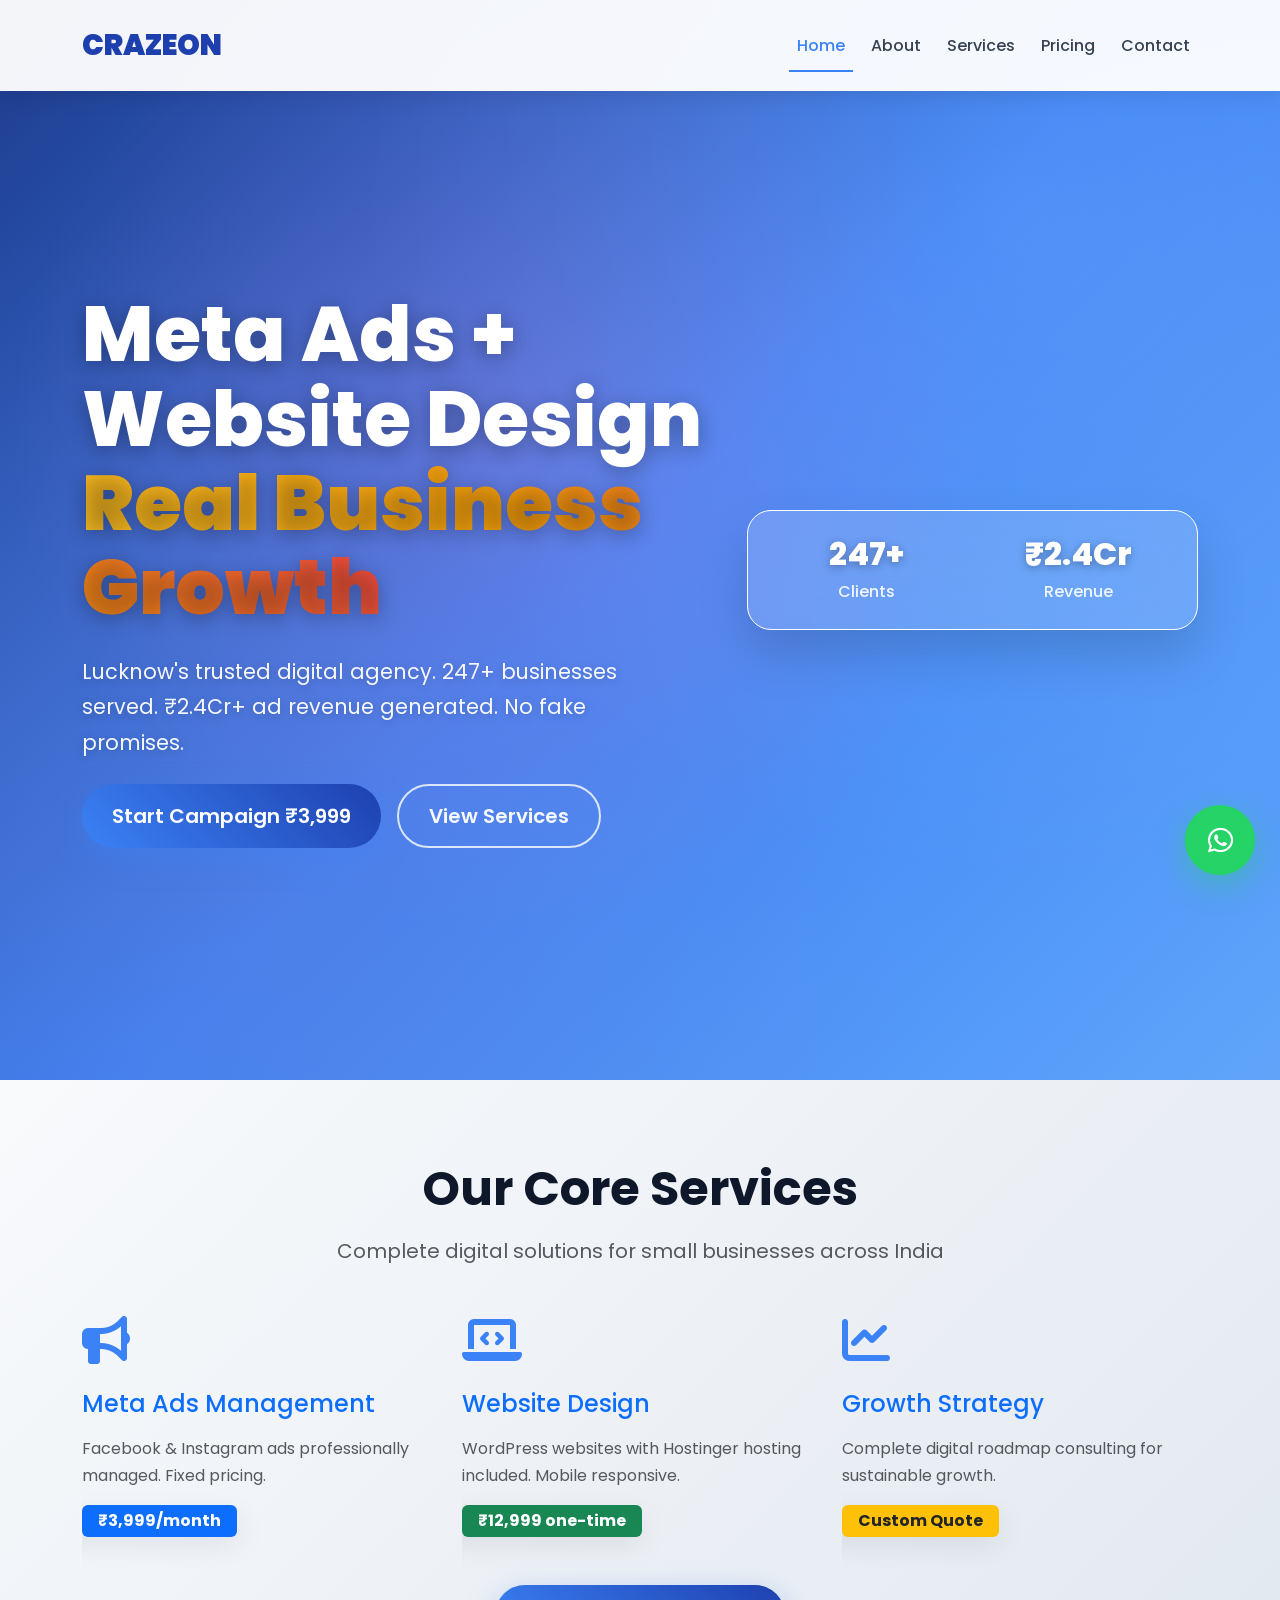
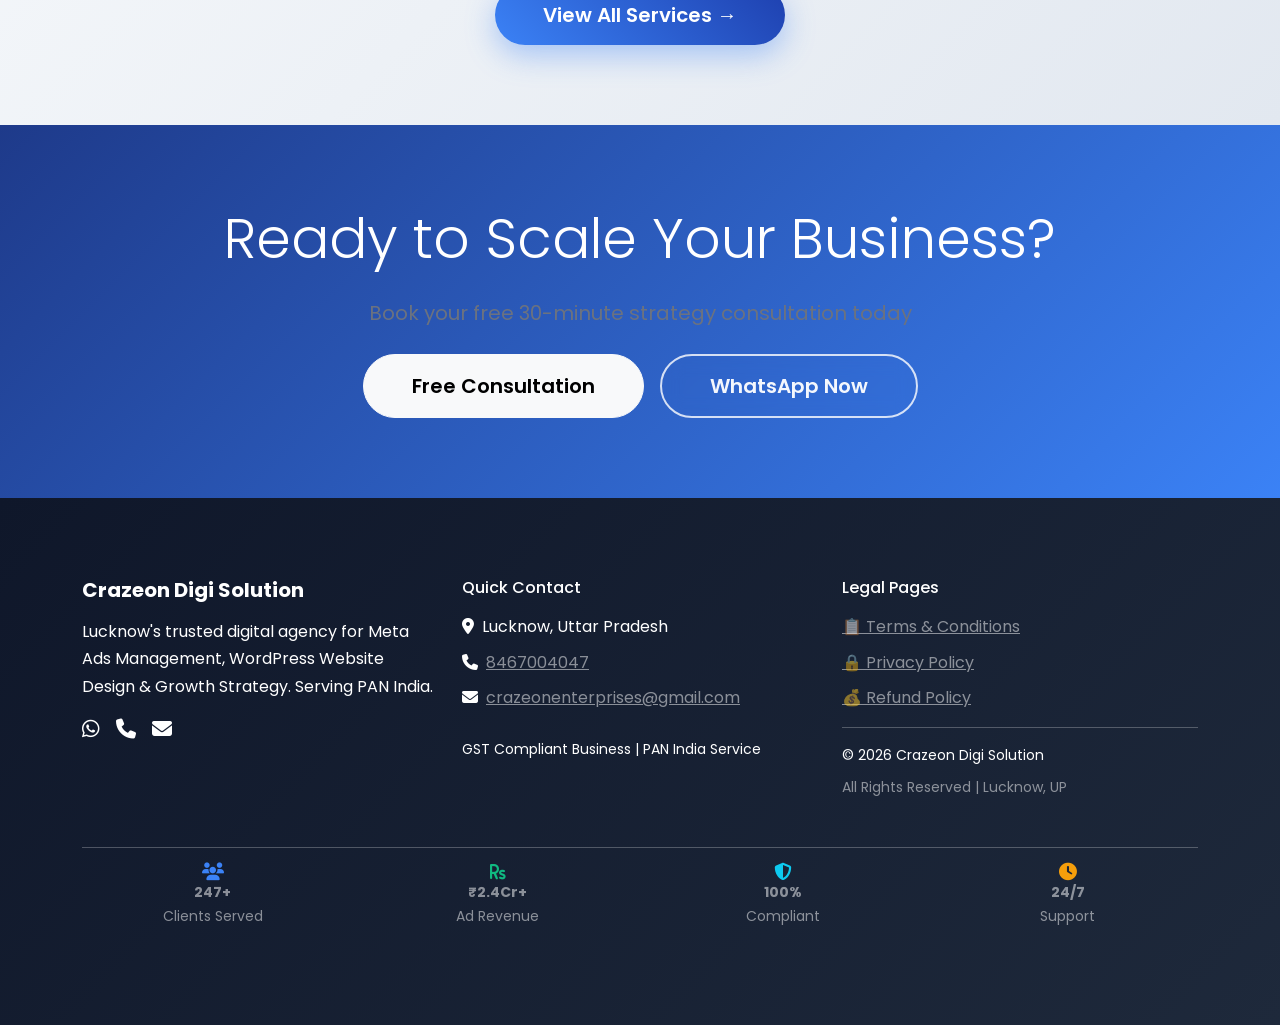
==== index.html @ ede7edd9 "Add files via upload" ====
<!DOCTYPE html>
<html lang="en">
<head>
<meta charset="UTF-8">
<meta name="viewport" content="width=device-width, initial-scale=1.0">
<title>Crazeon Digi Solution | Meta Ads • Website Design • Digital Growth</title>
<meta name="description" content="Meta Ads Management ₹3,999/month. Website Design ₹12,999. Lucknow based digital agency. No fake guarantees.">
<meta name="keywords" content="meta ads, facebook ads, instagram ads, website design, wordpress, digital marketing, lucknow">
<meta name="author" content="Crazeon Digi Solution">

<!-- Open Graph -->
<meta property="og:type" content="website">
<meta property="og:title" content="Crazeon Digi Solution | Digital Advertising Agency">
<meta property="og:description" content="Meta Ads starting ₹3,999/month. Professional management. Lucknow based.">

<!-- Schema -->
<script type="application/ld+json">
{
  "@context": "https://schema.org",
  "@type": "Organization",
  "name": "Crazeon Digi Solution",
  "url": "https://crazeondigi.com",
  "telephone": "+91-8467004047",
  "email": "crazeonenterprises@gmail.com",
  "address": {
    "@type": "PostalAddress",
    "addressLocality": "Lucknow",
    "addressRegion": "Uttar Pradesh",
    "addressCountry": "IN"
  }
}
</script>

<!-- CSS & Fonts -->
<link href="https://fonts.googleapis.com/css2?family=Poppins:wght@300;400;500;600;700;800&display=swap" rel="stylesheet">
<link rel="stylesheet" href="https://cdn.jsdelivr.net/npm/@fortawesome/fontawesome-free@6.4.2/css/all.min.css">
<link href="https://cdn.jsdelivr.net/npm/bootstrap@5.3.2/dist/css/bootstrap.min.css" rel="stylesheet">
<link href="https://cdn.jsdelivr.net/npm/aos@2.3.4/dist/aos.css" rel="stylesheet">
<link href="style.css" rel="stylesheet">
</head>
<body>

<!-- NAVBAR -->
<nav class="navbar navbar-expand-lg navbar-light fixed-top" id="navbar">
  <div class="container">
    <a class="navbar-brand" href="index.html">
      <strong>CRAZEON</strong>
    </a>
    <button class="navbar-toggler" type="button" data-bs-toggle="collapse" data-bs-target="#navbarNav">
      <span class="navbar-toggler-icon"></span>
    </button>
    <div class="collapse navbar-collapse" id="navbarNav">
      <ul class="navbar-nav ms-auto">
        <li class="nav-item"><a class="nav-link active" href="index.html">Home</a></li>
        <li class="nav-item"><a class="nav-link" href="about.html">About</a></li>
        <li class="nav-item"><a class="nav-link" href="services.html">Services</a></li>
        <li class="nav-item"><a class="nav-link" href="pricing.html">Pricing</a></li>
        <li class="nav-item"><a class="nav-link" href="contact.html">Contact</a></li>
      </ul>
    </div>
  </div>
</nav>

<!-- HERO SECTION -->
<section class="hero">
  <div class="container">
    <div class="row align-items-center min-vh-100">
      <div class="col-lg-7" data-aos="fade-right">
        <h1 class="hero-title">Meta Ads + Website Design<br><span class="gradient-text">Real Business Growth</span></h1>
        <p class="lead mb-4">Lucknow's trusted digital agency. 247+ businesses served. ₹2.4Cr+ ad revenue generated. No fake promises.</p>
        <div class="d-flex gap-3 flex-wrap">
          <a href="contact.html" class="btn btn-primary-custom btn-lg">Start Campaign ₹3,999</a>
          <a href="services.html" class="btn btn-outline-light btn-lg">View Services</a>
        </div>
      </div>
      <div class="col-lg-5 text-center" data-aos="fade-left" data-aos-delay="300">
        <div class="stats-card bg-white bg-opacity-20 backdrop-blur-lg rounded-4 p-4 border border-white border-opacity-20">
          <div class="row text-center">
            <div class="col-6"><div class="h2 text-white mb-1">247+</div><div class="text-white-50">Clients</div></div>
            <div class="col-6"><div class="h2 text-white mb-1">₹2.4Cr</div><div class="text-white-50">Revenue</div></div>
          </div>
        </div>
      </div>
    </div>
  </div>
</section>

<!-- SERVICES PREVIEW -->
<section class="py-5 bg-light">
  <div class="container">
    <div class="text-center mb-5">
      <h2 class="section-title mb-3" data-aos="fade-up">Our Core Services</h2>
      <p class="lead mb-0 text-muted" data-aos="fade-up" data-aos-delay="200">Complete digital solutions for small businesses across India</p>
    </div>
    <div class="row g-4">
      <div class="col-lg-4 col-md-6" data-aos="fade-up" data-aos-delay="100">
        <a href="services.html#meta-ads" class="service-card h-100 text-decoration-none">
          <div class="service-icon mb-4">
            <i class="fas fa-bullhorn fa-3x text-primary"></i>
          </div>
          <h4 class="mb-3">Meta Ads Management</h4>
          <p class="text-muted mb-3">Facebook & Instagram ads professionally managed. Fixed pricing.</p>
          <span class="badge bg-primary fs-6 px-3 py-2">₹3,999/month</span>
        </a>
      </div>
      <div class="col-lg-4 col-md-6" data-aos="fade-up" data-aos-delay="200">
        <a href="services.html#websites" class="service-card h-100 text-decoration-none">
          <div class="service-icon mb-4">
            <i class="fas fa-laptop-code fa-3x text-primary"></i>
          </div>
          <h4 class="mb-3">Website Design</h4>
          <p class="text-muted mb-3">WordPress websites with Hostinger hosting included. Mobile responsive.</p>
          <span class="badge bg-success fs-6 px-3 py-2">₹12,999 one-time</span>
        </a>
      </div>
      <div class="col-lg-4 col-md-6" data-aos="fade-up" data-aos-delay="300">
        <a href="services.html#strategy" class="service-card h-100 text-decoration-none">
          <div class="service-icon mb-4">
            <i class="fas fa-chart-line fa-3x text-primary"></i>
          </div>
          <h4 class="mb-3">Growth Strategy</h4>
          <p class="text-muted mb-3">Complete digital roadmap consulting for sustainable growth.</p>
          <span class="badge bg-warning text-dark fs-6 px-3 py-2">Custom Quote</span>
        </a>
      </div>
    </div>
    <div class="text-center mt-5">
      <a href="services.html" class="btn btn-primary-custom btn-lg px-5">View All Services →</a>
    </div>
  </div>
</section>

<!-- CTA SECTION -->
<section class="py-5 text-center text-white" style="background: linear-gradient(135deg, #1e3a8a 0%, #3b82f6 100%);">
  <div class="container" data-aos="zoom-in">
    <h2 class="display-4 mb-4">Ready to Scale Your Business?</h2>
    <p class="lead mb-4">Book your free 30-minute strategy consultation today</p>
    <div class="d-flex gap-3 justify-content-center flex-wrap">
      <a href="contact.html" class="btn btn-light btn-lg px-5">Free Consultation</a>
      <a href="https://wa.me/918467004047?text=Hi!%20Meta%20Ads%20or%20Website%20ke%20baare%20me%20baat%20karna%20chahta%20hu" class="btn btn-outline-light btn-lg px-5" target="_blank">WhatsApp Now</a>
    </div>
  </div>
</section>

<!-- NEW PROFESSIONAL FOOTER -->
<footer class="bg-dark text-white py-5">
  <div class="container">
    <div class="row">
      <div class="col-lg-4 col-md-6 mb-4">
        <h5 class="mb-3"><strong>Crazeon Digi Solution</strong></h5>
        <p class="mb-3">Lucknow's trusted digital agency for Meta Ads Management, WordPress Website Design & Growth Strategy. Serving PAN India.</p>
        <div class="d-flex gap-3">
          <a href="https://wa.me/918467004047" class="text-white" target="_blank" rel="noopener">
            <i class="fab fa-whatsapp fa-lg"></i>
          </a>
          <a href="tel:+918467004047" class="text-white">
            <i class="fas fa-phone fa-lg"></i>
          </a>
          <a href="mailto:crazeonenterprises@gmail.com" class="text-white">
            <i class="fas fa-envelope fa-lg"></i>
          </a>
        </div>
      </div>
      
      <div class="col-lg-4 col-md-6 mb-4">
        <h6 class="mb-3">Quick Contact</h6>
        <p class="mb-2"><i class="fas fa-map-marker-alt me-2"></i>Lucknow, Uttar Pradesh</p>
        <p class="mb-2"><i class="fas fa-phone me-2"></i><a href="tel:+918467004047" class="text-white-50">8467004047</a></p>
        <p class="mb-4"><i class="fas fa-envelope me-2"></i><a href="mailto:crazeonenterprises@gmail.com" class="text-white-50">crazeonenterprises@gmail.com</a></p>
        <p><small>GST Compliant Business | PAN India Service</small></p>
      </div>
      
      <div class="col-lg-4 col-md-12 mb-4">
        <h6 class="mb-3">Legal Pages</h6>
        <div class="legal-links">
          <a href="terms.html" class="text-white-50 d-block mb-2">📋 Terms & Conditions</a>
          <a href="privacy.html" class="text-white-50 d-block mb-2">🔒 Privacy Policy</a>
          <a href="refund.html" class="text-white-50 d-block mb-3">💰 Refund Policy</a>
          <hr class="my-3">
          <p class="mb-2 small">© 2026 Crazeon Digi Solution</p>
          <p class="mb-0 small text-white-50">All Rights Reserved | Lucknow, UP</p>
        </div>
      </div>
    </div>
    
    <hr class="my-4 opacity-25">
    
    <div class="row text-center text-white-50 small">
      <div class="col-md-3 mb-3">
        <i class="fas fa-users fa-lg text-primary mb-2 d-block"></i>
        <strong>247+</strong><br>Clients Served
      </div>
      <div class="col-md-3 mb-3">
        <i class="fas fa-rupee-sign fa-lg text-success mb-2 d-block"></i>
        <strong>₹2.4Cr+</strong><br>Ad Revenue
      </div>
      <div class="col-md-3 mb-3">
        <i class="fas fa-shield-alt fa-lg text-info mb-2 d-block"></i>
        <strong>100%</strong><br>Compliant
      </div>
      <div class="col-md-3 mb-3">
        <i class="fas fa-clock fa-lg text-warning mb-2 d-block"></i>
        <strong>24/7</strong><br>Support
      </div>
    </div>
  </div>
</footer>

<!-- WHATSAPP FLOAT BUTTON -->
<a href="https://wa.me/918467004047?text=Hi%20Crazeon%20Team!%20Main%20apke%20services%20ke%20bare%20me%20janana%20chahta%20hu...%20Kya%20services%20chahiye?" 
   class="whatsapp-float" target="_blank" rel="noopener noreferrer">
  <i class="fab fa-whatsapp"></i>
  <span class="whatsapp-pulse"></span>
</a>

<!-- SCRIPTS -->
<script src="https://cdn.jsdelivr.net/npm/bootstrap@5.3.2/dist/js/bootstrap.bundle.min.js"></script>
<script src="https://cdn.jsdelivr.net/npm/aos@2.3.4/dist/aos.js"></script>
<script src="script.js"></script>
</body>
</html>
---- style.css ----
/* CRAZEON DIGI SOLUTION - COMPLETE STYLE SHEET */
* {
  margin: 0;
  padding: 0;
  box-sizing: border-box;
}

:root {
  --primary: #3b82f6;
  --primary-dark: #1e40af;
  --success: #10b981;
  --warning: #f59e0b;
  --danger: #ef4444;
  --dark: #0f172a;
  --light: #f8fafc;
  --white: #ffffff;
  --shadow: 0 10px 30px rgba(0,0,0,0.1);
  --shadow-lg: 0 25px 50px rgba(0,0,0,0.15);
}

body {
  font-family: 'Poppins', sans-serif;
  line-height: 1.7;
  color: #374151;
  overflow-x: hidden;
}

/* NAVBAR */
#navbar {
  background: rgba(255, 255, 255, 0.95) !important;
  backdrop-filter: blur(20px);
  box-shadow: 0 2px 20px rgba(0, 0, 0, 0.1);
  transition: all 0.3s ease;
  padding: 1rem 0;
}

.navbar-brand {
  font-size: 1.8rem;
  font-weight: 800;
  color: var(--primary-dark) !important;
  text-decoration: none;
}

.nav-link {
  color: #374151 !important;
  font-weight: 500;
  margin-left: 10px;
  transition: all 0.3s ease;
  position: relative;
}

.nav-link.active, .nav-link:hover {
  color: var(--primary) !important;
}

.nav-link.active::after {
  content: '';
  position: absolute;
  bottom: -5px;
  left: 0;
  width: 100%;
  height: 2px;
  background: var(--primary);
}

/* HERO SECTION - PERFECT FIX */
.hero {
  background: linear-gradient(135deg, #1e3a8a 0%, #3b82f6 50%, #60a5fa 100%);
  min-height: 100vh;
  display: flex;
  align-items: center;
  padding: 120px 0 60px;
  position: relative;
  overflow: hidden;
}

.hero::before {
  content: '';
  position: absolute;
  top: 0;
  left: 0;
  right: 0;
  bottom: 0;
  background: 
    radial-gradient(circle at 20% 80%, rgba(120,119,198,0.3) 0%, transparent 50%),
    radial-gradient(circle at 80% 20%, rgba(255,255,255,0.1) 0%, transparent 50%),
    radial-gradient(circle at 40% 40%, rgba(255,119,198,0.2) 0%, transparent 50%);
  pointer-events: none;
  z-index: 1;
}

.hero > .container {
  position: relative;
  z-index: 2;
}

.hero-title {
  font-size: clamp(2.8rem, 6vw, 5rem);
  font-weight: 800;
  line-height: 1.1;
  text-shadow: 0 4px 20px rgba(0, 0, 0, 0.3);
  margin-bottom: 1.5rem;
  color: white !important;
  animation: fadeInUp 1s ease;
}

.gradient-text {
  background: linear-gradient(45deg, #fbbf24, #f59e0b, #ef4444);
  -webkit-background-clip: text;
  -webkit-text-fill-color: transparent;
  background-clip: text;
  font-weight: 900;
}

.hero .lead {
  color: rgba(255, 255, 255, 0.95) !important;
  font-size: 1.3rem;
  font-weight: 400;
  margin-bottom: 2.5rem;
  text-shadow: 0 2px 10px rgba(0, 0, 0, 0.2);
  max-width: 600px;
}

/* STATS CARD */
.stats-card {
  background: rgba(255, 255, 255, 0.15) !important;
  backdrop-filter: blur(25px);
  border: 1px solid rgba(255, 255, 255, 0.3);
  box-shadow: var(--shadow-lg);
  border-radius: 24px;
  padding: 2.5rem 2rem;
  animation: float 6s ease-in-out infinite;
}

.stats-card .h2 {
  color: white !important;
  font-weight: 800;
  text-shadow: 0 2px 10px rgba(0,0,0,0.3);
}

.stats-card .text-white-50 {
  color: rgba(255, 255, 255, 0.9) !important;
  font-weight: 500;
}

/* BUTTONS */
.btn {
  font-weight: 600;
  padding: 15px 30px;
  border-radius: 50px;
  transition: all 0.3s ease;
  text-decoration: none;
  display: inline-flex;
  align-items: center;
  gap: 8px;
}

.btn-primary-custom {
  background: linear-gradient(45deg, var(--primary), var(--primary-dark));
  border: none;
  color: white !important;
  box-shadow: 0 10px 30px rgba(59, 130, 246, 0.4);
}

.btn-primary-custom:hover {
  transform: translateY(-3px);
  box-shadow: 0 20px 40px rgba(59, 130, 246, 0.5);
  color: white !important;
}

.btn-outline-light {
  border: 2px solid rgba(255, 255, 255, 0.8);
  color: rgba(255, 255, 255, 0.95) !important;
  backdrop-filter: blur(10px);
}

.btn-outline-light:hover {
  background: white;
  color: var(--primary-dark) !important;
  transform: translateY(-2px);
}

.btn-success, .btn-warning, .btn-danger {
  font-weight: 700;
}

/* SERVICE CARDS */
.service-card, .pricing-card, .feature-card, .contact-card {
  transition: all 0.3s ease;
  border: none;
  box-shadow: var(--shadow);
}

.service-card:hover {
  transform: translateY(-10px);
  box-shadow: var(--shadow-lg);
}

.pricing-card {
  border: 2px solid transparent;
  position: relative;
  overflow: hidden;
}

.pricing-card:hover {
  border-color: var(--primary);
  transform: translateY(-5px);
}

.recommended-badge {
  position: absolute;
  top: 20px;
  right: 20px;
  z-index: 2;
}

.recommended {
  border-color: var(--success) !important;
}

/* SECTIONS */
section {
  padding: 80px 0;
}

.section-title {
  font-size: 3rem;
  font-weight: 700;
  color: var(--dark);
  margin-bottom: 1rem;
}

.lead {
  font-size: 1.25rem;
  color: #6b7280;
  font-weight: 400;
}

/* BACKGROUND SECTIONS */
.bg-light {
  background: linear-gradient(135deg, #f8fafc 0%, #e2e8f0 100%) !important;
}

.py-5 { padding: 5rem 0 !important; }

/* FOOTER */
footer { 
  background: linear-gradient(135deg, var(--dark) 0%, #1e293b 100%) !important;
  color: white;
}

footer a {
  color: rgba(255,255,255,0.8);
  transition: all 0.3s ease;
}

footer a:hover { 
  color: var(--primary) !important; 
}

.legal-links a:hover {
  color: var(--warning) !important;
}

/* WHATSAPP FLOAT */
.whatsapp-float {
  position: fixed !important;
  bottom: 25px !important;
  right: 25px !important;
  width: 70px !important;
  height: 70px !important;
  background: #25D366 !important;
  color: white !important;
  border-radius: 50% !important;
  display: flex !important;
  align-items: center !important;
  justify-content: center !important;
  font-size: 1.8rem !important;
  box-shadow: 0 10px 30px rgba(37,211,102,0.4) !important;
  z-index: 9999 !important;
  transition: all 0.3s ease !important;
  text-decoration: none !important;
}

.whatsapp-float:hover { 
  transform: scale(1.1) !important; 
}

.whatsapp-pulse {
  position: absolute;
  border: 2px solid rgba(37, 211, 102, 0.3);
  border-radius: 50%;
  width: 100%;
  height: 100%;
  animation: pulse 2s infinite;
}

@keyframes pulse {
  0% { transform: scale(0.9); opacity: 1; }
  100% { transform: scale(1.5); opacity: 0; }
}

/* SERVICE FEATURES */
.service-features .col-md-6 {
  position: relative;
  padding-left: 2rem;
}

.service-features .col-md-6::before {
  content: '';
  position: absolute;
  left: 0;
  top: 0.5rem;
  width: 20px;
  height: 20px;
  background: var(--success);
  border-radius: 50%;
}

/* PRICING TABS */
.pricing-tabs .btn {
  border-radius: 15px;
  padding: 12px 20px;
  font-weight: 600;
}

.active-pricing-tab {
  background: var(--primary) !important;
  color: white !important;
  border-color: var(--primary) !important;
}

/* CONTACT CARDS */
.contact-card {
  transition: all 0.3s ease;
  cursor: pointer;
}

.contact-card:hover {
  transform: translateY(-5px);
  box-shadow: var(--shadow-lg);
}

/* ANIMATIONS */
@keyframes fadeInUp {
  from {
    opacity: 0;
    transform: translateY(30px);
  }
  to {
    opacity: 1;
    transform: translateY(0);
  }
}

@keyframes float {
  0%, 100% { transform: translateY(0px); }
  50% { transform: translateY(-10px); }
}

/* RESPONSIVE */
@media (max-width: 768px) {
  .hero {
    text-align: center;
    padding: 140px 20px 50px !important;
  }
  
  .hero-title {
    font-size: 2.5rem !important;
    line-height: 1.2;
  }
  
  .stats-card {
    margin-top: 2rem;
    padding: 2rem !important;
  }
  
  .btn {
    width: 100%;
    margin-bottom: 1rem;
  }
  
  section {
    padding: 60px 0 !important;
  }
  
  .whatsapp-float {
    bottom: 20px !important;
    right: 20px !important;
    width: 60px !important;
    height: 60px !important;
  }
}

@media (max-width: 576px) {
  .hero-title {
    font-size: 2rem !important;
  }
  
  .section-title {
    font-size: 2rem !important;
  }
}

/* UTILITY CLASSES */
.text-primary { color: var(--primary) !important; }
.text-success { color: var(--success) !important; }
.text-warning { color: var(--warning) !important; }
.text-danger { color: var(--danger) !important; }

.shadow-lg { box-shadow: var(--shadow-lg) !important; }
.rounded-4 { border-radius: 24px !important; }

.fs-6 { font-size: 1rem !important; }
.fw-bold { font-weight: 700 !important; }

/* AOS OVERRIDE */
[data-aos] {
  transition-duration: 0.8s !important;
}

/* FORM STYLES */
.form-control, .form-select {
  border-radius: 15px;
  border: 2px solid #e5e7eb;
  padding: 15px 20px;
  font-size: 1rem;
  transition: all 0.3s ease;
}

.form-control:focus, .form-select:focus {
  border-color: var(--primary);
  box-shadow: 0 0 0 0.2rem rgba(59, 130, 246, 0.25);
}

/* PERFECT END */
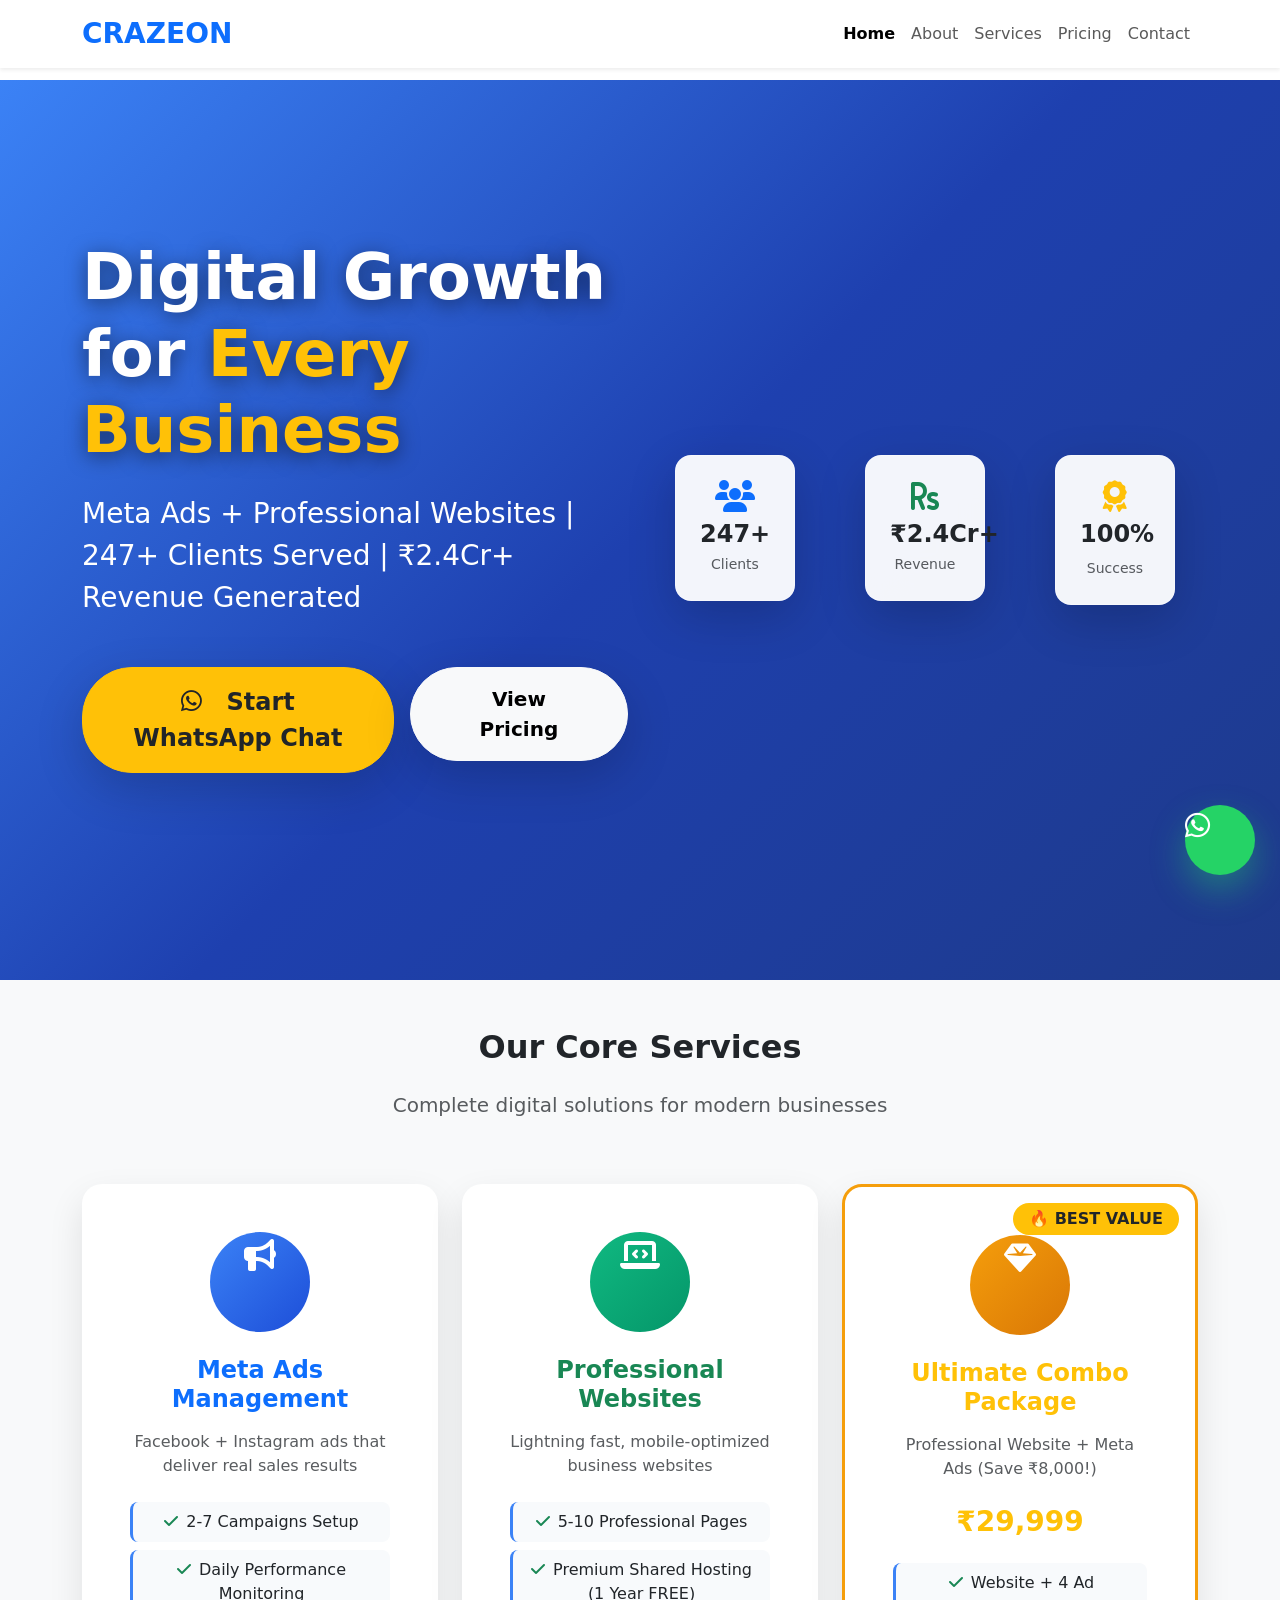
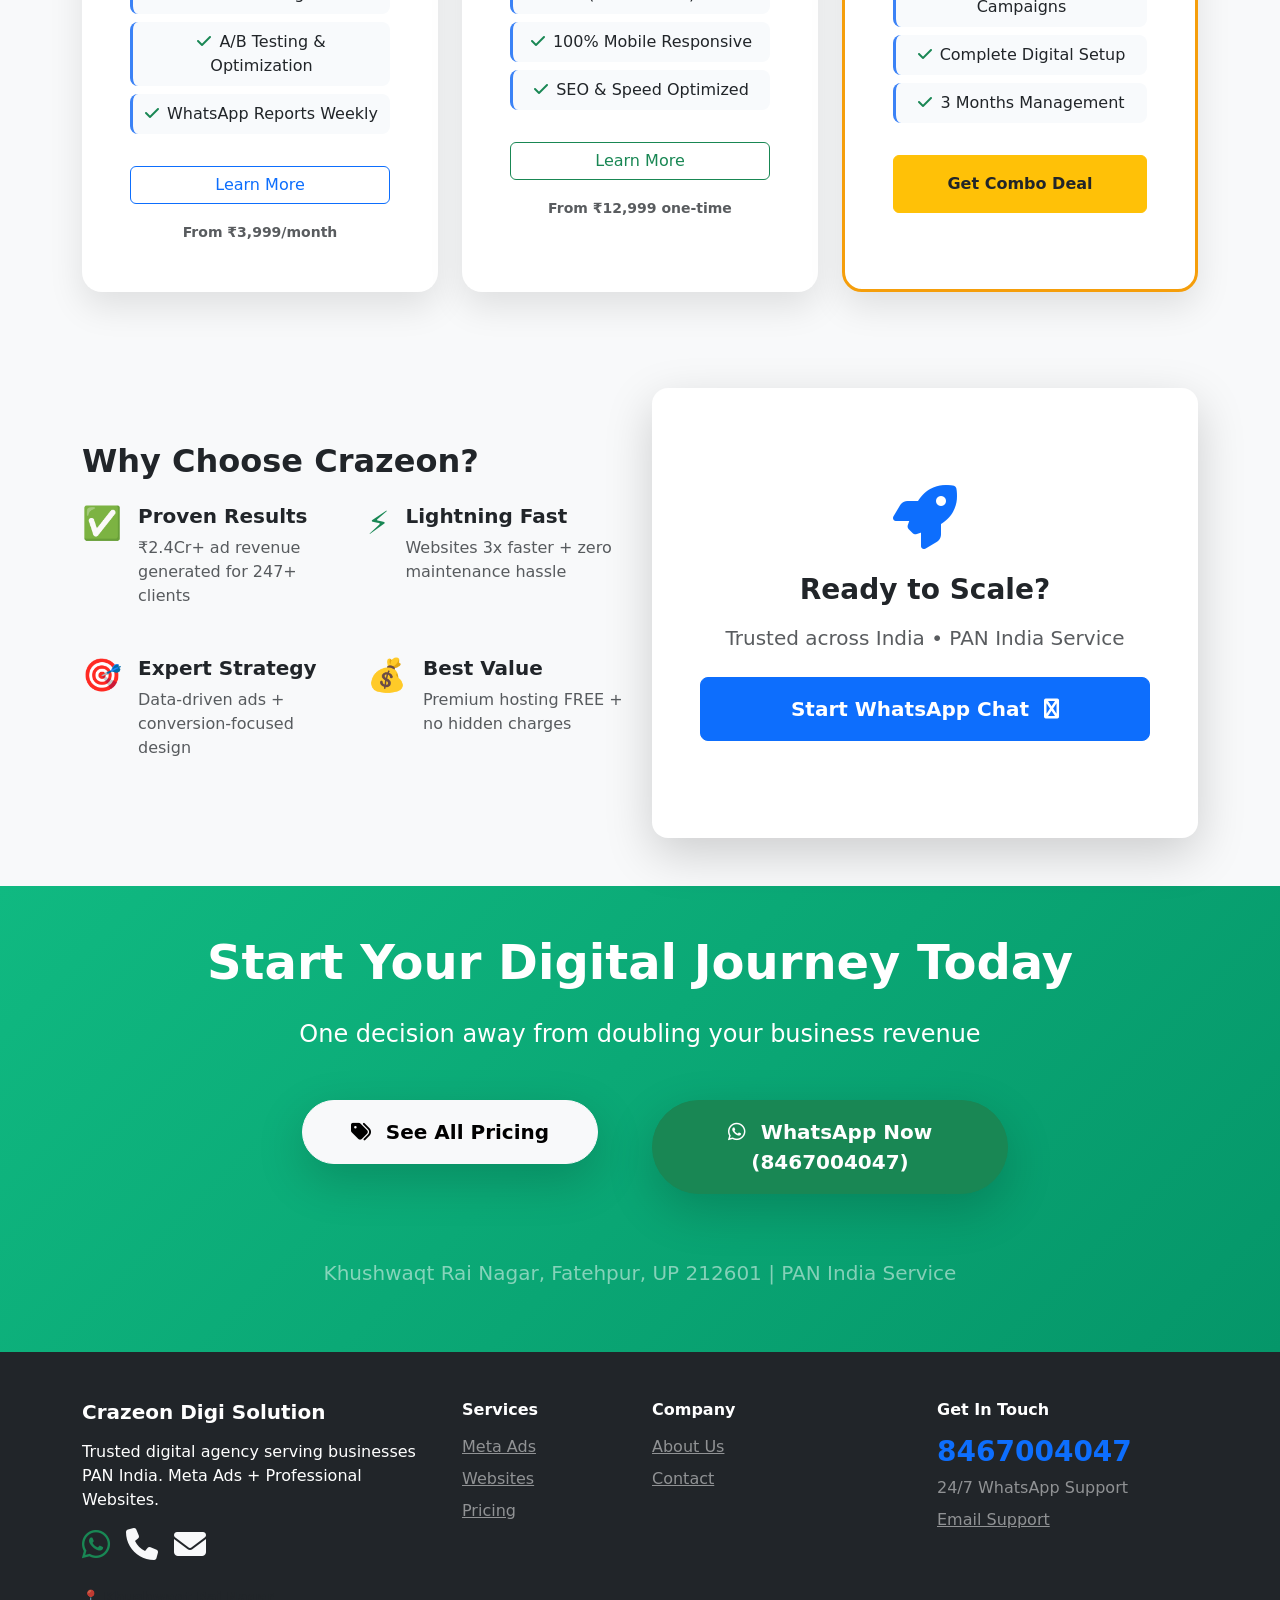
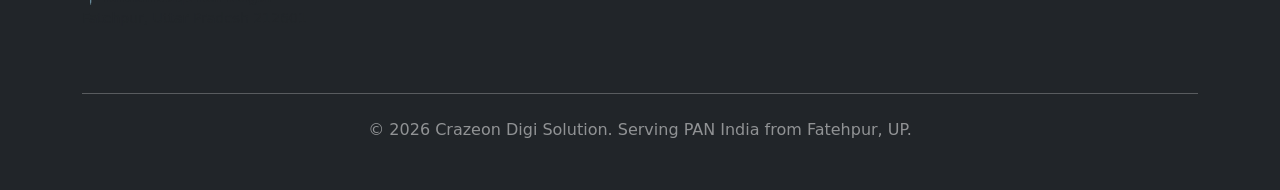
==== commit 542f9aff: "Add files via upload" ====
--- a/index.html
+++ b/index.html
@@ -3,55 +3,64 @@
 <head>
 <meta charset="UTF-8">
 <meta name="viewport" content="width=device-width, initial-scale=1.0">
-<title>Crazeon Digi Solution | Meta Ads • Website Design • Digital Growth</title>
-<meta name="description" content="Meta Ads Management ₹3,999/month. Website Design ₹12,999. Lucknow based digital agency. No fake guarantees.">
-<meta name="keywords" content="meta ads, facebook ads, instagram ads, website design, wordpress, digital marketing, lucknow">
-<meta name="author" content="Crazeon Digi Solution">
-
-<!-- Open Graph -->
-<meta property="og:type" content="website">
-<meta property="og:title" content="Crazeon Digi Solution | Digital Advertising Agency">
-<meta property="og:description" content="Meta Ads starting ₹3,999/month. Professional management. Lucknow based.">
-
-<!-- Schema -->
-<script type="application/ld+json">
-{
-  "@context": "https://schema.org",
-  "@type": "Organization",
-  "name": "Crazeon Digi Solution",
-  "url": "https://crazeondigi.com",
-  "telephone": "+91-8467004047",
-  "email": "crazeonenterprises@gmail.com",
-  "address": {
-    "@type": "PostalAddress",
-    "addressLocality": "Lucknow",
-    "addressRegion": "Uttar Pradesh",
-    "addressCountry": "IN"
-  }
-}
-</script>
-
-<!-- CSS & Fonts -->
+<title>Crazeon Digi Solution - Fatehpur | Meta Ads + Professional Websites</title>
+<meta name="description" content="Meta Ads ₹3,999/month. Professional Websites ₹12,999. Fatehpur Digital Agency. 247+ Clients.">
 <link href="https://fonts.googleapis.com/css2?family=Poppins:wght@300;400;500;600;700;800&display=swap" rel="stylesheet">
 <link rel="stylesheet" href="https://cdn.jsdelivr.net/npm/@fortawesome/fontawesome-free@6.4.2/css/all.min.css">
 <link href="https://cdn.jsdelivr.net/npm/bootstrap@5.3.2/dist/css/bootstrap.min.css" rel="stylesheet">
 <link href="https://cdn.jsdelivr.net/npm/aos@2.3.4/dist/aos.css" rel="stylesheet">
-<link href="style.css" rel="stylesheet">
+<style>
+.hero-section {
+    background: linear-gradient(135deg, #3b82f6 0%, #1e40af 50%, #1e3a8a 100%);
+    min-height: 100vh;
+    color: white;
+}
+.hero-title { 
+    text-shadow: 0 4px 20px rgba(0,0,0,0.5);
+    font-size: clamp(2.5rem, 5vw, 4rem);
+}
+.stats-card {
+    background: rgba(255,255,255,0.95);
+    backdrop-filter: blur(20px);
+    border: 1px solid rgba(255,255,255,0.3);
+}
+.service-card {
+    background: white;
+    border-radius: 20px;
+    box-shadow: 0 15px 35px rgba(0,0,0,0.1);
+    transition: all 0.4s ease;
+}
+.service-card:hover {
+    transform: translateY(-10px);
+    box-shadow: 0 25px 50px rgba(0,0,0,0.15);
+}
+.whatsapp-float {
+    position: fixed; bottom: 25px; right: 25px; width: 70px; height: 70px;
+    background: #25D366; color: white; border-radius: 50%; font-size: 1.8rem;
+    box-shadow: 0 15px 35px rgba(37,211,102,0.4); z-index: 9999;
+}
+.feature-list li {
+    padding: 8px 12px;
+    margin-bottom: 8px;
+    background: #f8fafc;
+    border-radius: 8px;
+    border-left: 3px solid #3b82f6;
+    font-weight: 500;
+}
+</style>
 </head>
 <body>
 
 <!-- NAVBAR -->
-<nav class="navbar navbar-expand-lg navbar-light fixed-top" id="navbar">
-  <div class="container">
-    <a class="navbar-brand" href="index.html">
-      <strong>CRAZEON</strong>
-    </a>
+<nav class="navbar navbar-expand-lg navbar-light fixed-top shadow-sm" style="background: rgba(255,255,255,0.95); backdrop-filter: blur(10px);">
+  <div class="container">
+    <a class="navbar-brand fw-bold text-primary fs-3" href="index.html"><strong>CRAZEON</strong></a>
     <button class="navbar-toggler" type="button" data-bs-toggle="collapse" data-bs-target="#navbarNav">
       <span class="navbar-toggler-icon"></span>
     </button>
     <div class="collapse navbar-collapse" id="navbarNav">
       <ul class="navbar-nav ms-auto">
-        <li class="nav-item"><a class="nav-link active" href="index.html">Home</a></li>
+        <li class="nav-item"><a class="nav-link active fw-bold" href="index.html">Home</a></li>
         <li class="nav-item"><a class="nav-link" href="about.html">About</a></li>
         <li class="nav-item"><a class="nav-link" href="services.html">Services</a></li>
         <li class="nav-item"><a class="nav-link" href="pricing.html">Pricing</a></li>
@@ -62,22 +71,55 @@
 </nav>
 
 <!-- HERO SECTION -->
-<section class="hero">
-  <div class="container">
-    <div class="row align-items-center min-vh-100">
-      <div class="col-lg-7" data-aos="fade-right">
-        <h1 class="hero-title">Meta Ads + Website Design<br><span class="gradient-text">Real Business Growth</span></h1>
-        <p class="lead mb-4">Lucknow's trusted digital agency. 247+ businesses served. ₹2.4Cr+ ad revenue generated. No fake promises.</p>
-        <div class="d-flex gap-3 flex-wrap">
-          <a href="contact.html" class="btn btn-primary-custom btn-lg">Start Campaign ₹3,999</a>
-          <a href="services.html" class="btn btn-outline-light btn-lg">View Services</a>
-        </div>
-      </div>
-      <div class="col-lg-5 text-center" data-aos="fade-left" data-aos-delay="300">
-        <div class="stats-card bg-white bg-opacity-20 backdrop-blur-lg rounded-4 p-4 border border-white border-opacity-20">
-          <div class="row text-center">
-            <div class="col-6"><div class="h2 text-white mb-1">247+</div><div class="text-white-50">Clients</div></div>
-            <div class="col-6"><div class="h2 text-white mb-1">₹2.4Cr</div><div class="text-white-50">Revenue</div></div>
+<section class="hero-section d-flex align-items-center text-white" style="margin-top: 80px;">
+  <div class="container">
+    <div class="row align-items-center">
+      <div class="col-lg-6">
+        <h1 class="hero-title fw-bold mb-4 display-3">
+          Digital Growth for 
+          <span class="text-warning">Every Business</span>
+        </h1>
+        <p class="lead fs-3 mb-5" style="max-width: 500px;">
+          Meta Ads + Professional Websites | 247+ Clients Served | ₹2.4Cr+ Revenue Generated
+        </p>
+        <div class="row g-3 mb-5">
+          <div class="col-md-7">
+            <a href="https://wa.me/918467004047?text=Hi%20Crazeon!%20Business%20growth%20ke%20liye%20contact%20kar%20raha%20hu%20🚀" 
+               class="btn btn-warning btn-lg px-5 py-3 fw-bold fs-4 w-100 text-dark shadow-lg" style="border-radius: 50px;">
+              <i class="fab fa-whatsapp me-3"></i> Start WhatsApp Chat
+            </a>
+          </div>
+          <div class="col-md-5">
+            <a href="pricing.html" class="btn btn-light btn-lg px-5 py-3 fw-bold fs-5 w-100 shadow-lg" style="border-radius: 50px;">
+              View Pricing
+            </a>
+          </div>
+        </div>
+      </div>
+      
+      <!-- STATS -->
+      <div class="col-lg-6 text-center">
+        <div class="row g-4">
+          <div class="col-4">
+            <div class="stats-card p-4 rounded-4 shadow-lg mx-auto" style="max-width: 120px;">
+              <i class="fas fa-users fa-2x text-primary mb-2"></i>
+              <div class="h4 fw-bold text-dark mb-1">247+</div>
+              <small class="text-muted">Clients</small>
+            </div>
+          </div>
+          <div class="col-4">
+            <div class="stats-card p-4 rounded-4 shadow-lg mx-auto" style="max-width: 120px;">
+              <i class="fas fa-rupee-sign fa-2x text-success mb-2"></i>
+              <div class="h4 fw-bold text-dark mb-1">₹2.4Cr+</div>
+              <small class="text-muted">Revenue</small>
+            </div>
+          </div>
+          <div class="col-4">
+            <div class="stats-card p-4 rounded-4 shadow-lg mx-auto" style="max-width: 120px;">
+              <i class="fas fa-award fa-2x text-warning mb-2"></i>
+              <div class="h4 fw-bold text-dark">100%</div>
+              <small class="text-muted">Success</small>
+            </div>
           </div>
         </div>
       </div>
@@ -88,134 +130,218 @@
 <!-- SERVICES PREVIEW -->
 <section class="py-5 bg-light">
   <div class="container">
-    <div class="text-center mb-5">
-      <h2 class="section-title mb-3" data-aos="fade-up">Our Core Services</h2>
-      <p class="lead mb-0 text-muted" data-aos="fade-up" data-aos-delay="200">Complete digital solutions for small businesses across India</p>
-    </div>
+    <div class="row justify-content-center text-center mb-5">
+      <div class="col-lg-8">
+        <h2 class="h2 fw-bold mb-4">Our Core Services</h2>
+        <p class="lead text-muted fs-5">Complete digital solutions for modern businesses</p>
+      </div>
+    </div>
+    
     <div class="row g-4">
-      <div class="col-lg-4 col-md-6" data-aos="fade-up" data-aos-delay="100">
-        <a href="services.html#meta-ads" class="service-card h-100 text-decoration-none">
-          <div class="service-icon mb-4">
-            <i class="fas fa-bullhorn fa-3x text-primary"></i>
-          </div>
-          <h4 class="mb-3">Meta Ads Management</h4>
-          <p class="text-muted mb-3">Facebook & Instagram ads professionally managed. Fixed pricing.</p>
-          <span class="badge bg-primary fs-6 px-3 py-2">₹3,999/month</span>
+      <div class="col-lg-4 col-md-6">
+        <div class="service-card p-5 text-center h-100">
+          <div class="service-icon mb-4 d-inline-block" style="width: 100px; height: 100px; background: linear-gradient(135deg, #3b82f6, #1d4ed8); color: white; border-radius: 50%; display: flex; align-items: center; justify-content: center; font-size: 2rem;">
+            <i class="fas fa-bullhorn"></i>
+          </div>
+          <h3 class="h4 fw-bold mb-3 text-primary">Meta Ads Management</h3>
+          <p class="text-muted mb-4">Facebook + Instagram ads that deliver real sales results</p>
+          <ul class="list-unstyled feature-list">
+            <li><i class="fas fa-check text-success me-2"></i>2-7 Campaigns Setup</li>
+            <li><i class="fas fa-check text-success me-2"></i>Daily Performance Monitoring</li>
+            <li><i class="fas fa-check text-success me-2"></i>A/B Testing & Optimization</li>
+            <li><i class="fas fa-check text-success me-2"></i>WhatsApp Reports Weekly</li>
+          </ul>
+          <a href="services.html" class="btn btn-outline-primary w-100 mt-3">Learn More</a>
+          <div class="mt-3">
+            <small class="text-muted fw-bold">From ₹3,999/month</small>
+          </div>
+        </div>
+      </div>
+      
+      <div class="col-lg-4 col-md-6">
+        <div class="service-card p-5 text-center h-100">
+          <div class="service-icon mb-4 d-inline-block" style="width: 100px; height: 100px; background: linear-gradient(135deg, #10b981, #059669); color: white; border-radius: 50%; display: flex; align-items: center; justify-content: center; font-size: 2rem;">
+            <i class="fas fa-laptop-code"></i>
+          </div>
+          <h3 class="h4 fw-bold mb-3 text-success">Professional Websites</h3>
+          <p class="text-muted mb-4">Lightning fast, mobile-optimized business websites</p>
+          <ul class="list-unstyled feature-list">
+            <li><i class="fas fa-check text-success me-2"></i>5-10 Professional Pages</li>
+            <li><i class="fas fa-check text-success me-2"></i>Premium Shared Hosting (1 Year FREE)</li>
+            <li><i class="fas fa-check text-success me-2"></i>100% Mobile Responsive</li>
+            <li><i class="fas fa-check text-success me-2"></i>SEO & Speed Optimized</li>
+          </ul>
+          <a href="services.html" class="btn btn-outline-success w-100 mt-3">Learn More</a>
+          <div class="mt-3">
+            <small class="text-muted fw-bold">From ₹12,999 one-time</small>
+          </div>
+        </div>
+      </div>
+      
+      <div class="col-lg-4 col-md-12">
+        <div class="service-card recommended p-5 text-center h-100 position-relative" style="border: 3px solid #f59e0b;">
+          <div class="position-absolute top-0 end-0 m-3">
+            <span class="badge bg-warning text-dark fs-6 fw-bold px-3 py-2 rounded-pill">🔥 BEST VALUE</span>
+          </div>
+          <div class="service-icon mb-4 d-inline-block" style="width: 100px; height: 100px; background: linear-gradient(135deg, #f59e0b, #d97706); color: white; border-radius: 50%; display: flex; align-items: center; justify-content: center; font-size: 2rem;">
+            <i class="fas fa-gem"></i>
+          </div>
+          <h3 class="h4 fw-bold mb-3 text-warning">Ultimate Combo Package</h3>
+          <p class="text-muted mb-4">Professional Website + Meta Ads (Save ₹8,000!)</p>
+          <div class="h3 fw-bold text-warning mb-4">₹29,999</div>
+          <ul class="list-unstyled feature-list">
+            <li><i class="fas fa-check text-success me-2"></i>Website + 4 Ad Campaigns</li>
+            <li><i class="fas fa-check text-success me-2"></i>Complete Digital Setup</li>
+            <li><i class="fas fa-check text-success me-2"></i>3 Months Management</li>
+          </ul>
+          <a href="pricing.html" class="btn btn-warning w-100 px-4 py-3 fw-bold text-dark mt-3">Get Combo Deal</a>
+        </div>
+      </div>
+    </div>
+  </div>
+</section>
+
+<!-- TRUST SECTION -->
+<section class="py-5 bg-light">
+  <div class="container">
+    <div class="row align-items-center">
+      <div class="col-lg-6 mb-4 mb-lg-0">
+        <h2 class="h2 fw-bold mb-4">Why Choose Crazeon?</h2>
+        <div class="row g-4">
+          <div class="col-md-6">
+            <div class="d-flex align-items-start mb-4">
+              <div class="h2 text-primary me-3 flex-shrink-0">✅</div>
+              <div>
+                <h5 class="fw-bold mb-2">Proven Results</h5>
+                <p class="text-muted mb-0">₹2.4Cr+ ad revenue generated for 247+ clients</p>
+              </div>
+            </div>
+          </div>
+          <div class="col-md-6">
+            <div class="d-flex align-items-start mb-4">
+              <div class="h2 text-success me-3 flex-shrink-0">⚡</div>
+              <div>
+                <h5 class="fw-bold mb-2">Lightning Fast</h5>
+                <p class="text-muted mb-0">Websites 3x faster + zero maintenance hassle</p>
+              </div>
+            </div>
+          </div>
+          <div class="col-md-6">
+            <div class="d-flex align-items-start mb-4">
+              <div class="h2 text-warning me-3 flex-shrink-0">🎯</div>
+              <div>
+                <h5 class="fw-bold mb-2">Expert Strategy</h5>
+                <p class="text-muted mb-0">Data-driven ads + conversion-focused design</p>
+              </div>
+            </div>
+          </div>
+          <div class="col-md-6">
+            <div class="d-flex align-items-start">
+              <div class="h2 text-danger me-3 flex-shrink-0">💰</div>
+              <div>
+                <h5 class="fw-bold mb-2">Best Value</h5>
+                <p class="text-muted mb-0">Premium hosting FREE + no hidden charges</p>
+              </div>
+            </div>
+          </div>
+        </div>
+      </div>
+      <div class="col-lg-6">
+        <div class="bg-white rounded-4 p-5 shadow-lg text-center" style="height: 450px; display: flex; flex-direction: column; justify-content: center;">
+          <i class="fas fa-rocket fa-4x text-primary mb-4"></i>
+          <h3 class="h3 fw-bold mb-3">Ready to Scale?</h3>
+          <p class="lead text-muted mb-4">Trusted across India • PAN India Service</p>
+          <a href="https://wa.me/918467004047" class="btn btn-primary btn-lg px-5 py-3 fw-bold" target="_blank">
+            Start WhatsApp Chat <i class="fas fa-whatsapp ms-2"></i>
+          </a>
+        </div>
+      </div>
+    </div>
+  </div>
+</section>
+
+<!-- CTA SECTION -->
+<section class="py-5 text-white text-center" style="background: linear-gradient(135deg, #10b981, #059669);">
+  <div class="container">
+    <h2 class="display-5 fw-bold mb-4">Start Your Digital Journey Today</h2>
+    <p class="lead fs-4 mb-5">One decision away from doubling your business revenue</p>
+    <div class="row g-4 justify-content-center">
+      <div class="col-lg-4 col-md-6">
+        <a href="pricing.html" class="btn btn-light btn-lg px-5 py-3 fw-bold fs-5 shadow-lg mb-3" style="border-radius: 50px;">
+          <i class="fas fa-tags me-2"></i> See All Pricing
         </a>
       </div>
-      <div class="col-lg-4 col-md-6" data-aos="fade-up" data-aos-delay="200">
-        <a href="services.html#websites" class="service-card h-100 text-decoration-none">
-          <div class="service-icon mb-4">
-            <i class="fas fa-laptop-code fa-3x text-primary"></i>
-          </div>
-          <h4 class="mb-3">Website Design</h4>
-          <p class="text-muted mb-3">WordPress websites with Hostinger hosting included. Mobile responsive.</p>
-          <span class="badge bg-success fs-6 px-3 py-2">₹12,999 one-time</span>
+      <div class="col-lg-4 col-md-6">
+        <a href="https://wa.me/918467004047?text=Hi%20Crazeon!%20Complete%20website%20dekhi...%20package%20choose%20karna%20hai" 
+           class="btn btn-success btn-lg px-5 py-3 fw-bold fs-5 shadow-lg mb-3" style="border-radius: 50px;" target="_blank">
+          <i class="fab fa-whatsapp me-2"></i> WhatsApp Now (8467004047)
         </a>
       </div>
-      <div class="col-lg-4 col-md-6" data-aos="fade-up" data-aos-delay="300">
-        <a href="services.html#strategy" class="service-card h-100 text-decoration-none">
-          <div class="service-icon mb-4">
-            <i class="fas fa-chart-line fa-3x text-primary"></i>
-          </div>
-          <h4 class="mb-3">Growth Strategy</h4>
-          <p class="text-muted mb-3">Complete digital roadmap consulting for sustainable growth.</p>
-          <span class="badge bg-warning text-dark fs-6 px-3 py-2">Custom Quote</span>
-        </a>
-      </div>
-    </div>
-    <div class="text-center mt-5">
-      <a href="services.html" class="btn btn-primary-custom btn-lg px-5">View All Services →</a>
+    </div>
+    <div class="mt-5">
+      <p class="fs-5 text-white-50">Khushwaqt Rai Nagar, Fatehpur, UP 212601 | PAN India Service</p>
     </div>
   </div>
 </section>
 
-<!-- CTA SECTION -->
-<section class="py-5 text-center text-white" style="background: linear-gradient(135deg, #1e3a8a 0%, #3b82f6 100%);">
-  <div class="container" data-aos="zoom-in">
-    <h2 class="display-4 mb-4">Ready to Scale Your Business?</h2>
-    <p class="lead mb-4">Book your free 30-minute strategy consultation today</p>
-    <div class="d-flex gap-3 justify-content-center flex-wrap">
-      <a href="contact.html" class="btn btn-light btn-lg px-5">Free Consultation</a>
-      <a href="https://wa.me/918467004047?text=Hi!%20Meta%20Ads%20or%20Website%20ke%20baare%20me%20baat%20karna%20chahta%20hu" class="btn btn-outline-light btn-lg px-5" target="_blank">WhatsApp Now</a>
-    </div>
-  </div>
-</section>
-
-<!-- NEW PROFESSIONAL FOOTER -->
+<!-- FOOTER - FATEHPUR ADDRESS -->
 <footer class="bg-dark text-white py-5">
   <div class="container">
     <div class="row">
       <div class="col-lg-4 col-md-6 mb-4">
         <h5 class="mb-3"><strong>Crazeon Digi Solution</strong></h5>
-        <p class="mb-3">Lucknow's trusted digital agency for Meta Ads Management, WordPress Website Design & Growth Strategy. Serving PAN India.</p>
-        <div class="d-flex gap-3">
-          <a href="https://wa.me/918467004047" class="text-white" target="_blank" rel="noopener">
-            <i class="fab fa-whatsapp fa-lg"></i>
-          </a>
-          <a href="tel:+918467004047" class="text-white">
-            <i class="fas fa-phone fa-lg"></i>
-          </a>
-          <a href="mailto:crazeonenterprises@gmail.com" class="text-white">
-            <i class="fas fa-envelope fa-lg"></i>
-          </a>
-        </div>
-      </div>
-      
-      <div class="col-lg-4 col-md-6 mb-4">
-        <h6 class="mb-3">Quick Contact</h6>
-        <p class="mb-2"><i class="fas fa-map-marker-alt me-2"></i>Lucknow, Uttar Pradesh</p>
-        <p class="mb-2"><i class="fas fa-phone me-2"></i><a href="tel:+918467004047" class="text-white-50">8467004047</a></p>
-        <p class="mb-4"><i class="fas fa-envelope me-2"></i><a href="mailto:crazeonenterprises@gmail.com" class="text-white-50">crazeonenterprises@gmail.com</a></p>
-        <p><small>GST Compliant Business | PAN India Service</small></p>
-      </div>
-      
-      <div class="col-lg-4 col-md-12 mb-4">
-        <h6 class="mb-3">Legal Pages</h6>
-        <div class="legal-links">
-          <a href="terms.html" class="text-white-50 d-block mb-2">📋 Terms & Conditions</a>
-          <a href="privacy.html" class="text-white-50 d-block mb-2">🔒 Privacy Policy</a>
-          <a href="refund.html" class="text-white-50 d-block mb-3">💰 Refund Policy</a>
-          <hr class="my-3">
-          <p class="mb-2 small">© 2026 Crazeon Digi Solution</p>
-          <p class="mb-0 small text-white-50">All Rights Reserved | Lucknow, UP</p>
-        </div>
-      </div>
-    </div>
-    
-    <hr class="my-4 opacity-25">
-    
-    <div class="row text-center text-white-50 small">
-      <div class="col-md-3 mb-3">
-        <i class="fas fa-users fa-lg text-primary mb-2 d-block"></i>
-        <strong>247+</strong><br>Clients Served
-      </div>
-      <div class="col-md-3 mb-3">
-        <i class="fas fa-rupee-sign fa-lg text-success mb-2 d-block"></i>
-        <strong>₹2.4Cr+</strong><br>Ad Revenue
-      </div>
-      <div class="col-md-3 mb-3">
-        <i class="fas fa-shield-alt fa-lg text-info mb-2 d-block"></i>
-        <strong>100%</strong><br>Compliant
-      </div>
-      <div class="col-md-3 mb-3">
-        <i class="fas fa-clock fa-lg text-warning mb-2 d-block"></i>
-        <strong>24/7</strong><br>Support
-      </div>
+        <p class="mb-3">Trusted digital agency serving businesses PAN India. Meta Ads + Professional Websites.</p>
+        <div class="d-flex gap-3 mb-4">
+          <a href="https://wa.me/918467004047" class="text-success"><i class="fab fa-whatsapp fa-2x"></i></a>
+          <a href="tel:+918467004047" class="text-light"><i class="fas fa-phone fa-2x"></i></a>
+          <a href="mailto:crazeonenterprises@gmail.com" class="text-light"><i class="fas fa-envelope fa-2x"></i></a>
+        </div>
+        <p class="small text-muted fw-medium">
+          📍 <strong>Khushwaqt Rai Nagar</strong><br>
+          Fatehpur, Uttar Pradesh 212601
+        </p>
+      </div>
+      <div class="col-lg-2 col-md-3 mb-4">
+        <h6 class="fw-bold mb-3">Services</h6>
+        <a href="services.html" class="text-white-50 d-block mb-2">Meta Ads</a>
+        <a href="services.html" class="text-white-50 d-block mb-2">Websites</a>
+        <a href="pricing.html" class="text-white-50">Pricing</a>
+      </div>
+      <div class="col-lg-3 col-md-3 mb-4">
+        <h6 class="fw-bold mb-3">Company</h6>
+        <a href="about.html" class="text-white-50 d-block mb-2">About Us</a>
+        <a href="contact.html" class="text-white-50 d-block mb-2">Contact</a>
+      </div>
+      <div class="col-lg-3 col-md-6">
+        <h6 class="fw-bold mb-3">Get In Touch</h6>
+        <div class="h3 fw-bold text-primary mb-2">8467004047</div>
+        <p class="text-white-50 mb-2">24/7 WhatsApp Support</p>
+        <a href="mailto:crazeonenterprises@gmail.com" class="text-white-50">Email Support</a>
+      </div>
+    </div>
+    <hr class="my-4">
+    <div class="text-center">
+      <p class="text-white-50 mb-0">&copy; 2026 Crazeon Digi Solution. Serving PAN India from Fatehpur, UP.</p>
     </div>
   </div>
 </footer>
-
-<!-- WHATSAPP FLOAT BUTTON -->
-<a href="https://wa.me/918467004047?text=Hi%20Crazeon%20Team!%20Main%20apke%20services%20ke%20bare%20me%20janana%20chahta%20hu...%20Kya%20services%20chahiye?" 
-   class="whatsapp-float" target="_blank" rel="noopener noreferrer">
-  <i class="fab fa-whatsapp"></i>
-  <span class="whatsapp-pulse"></span>
-</a>
 
 <!-- SCRIPTS -->
 <script src="https://cdn.jsdelivr.net/npm/bootstrap@5.3.2/dist/js/bootstrap.bundle.min.js"></script>
 <script src="https://cdn.jsdelivr.net/npm/aos@2.3.4/dist/aos.js"></script>
-<script src="script.js"></script>
+<script>
+AOS.init({duration:1000,once:true});
+</script>
+
+<!-- WHATSAPP FLOAT -->
+<style>
+@keyframes pulse { 0% { transform: scale(1); } 50% { transform: scale(1.1); } 100% { transform: scale(1); } }
+.whatsapp-float { animation: pulse 2s infinite; }
+</style>
+<a href="https://wa.me/918467004047?text=Hi%20Crazeon!%20Homepage%20floating%20button%20click%20kiya..." 
+   class="whatsapp-float" target="_blank">
+  <i class="fab fa-whatsapp"></i>
+</a>
+
 </body>
 </html>
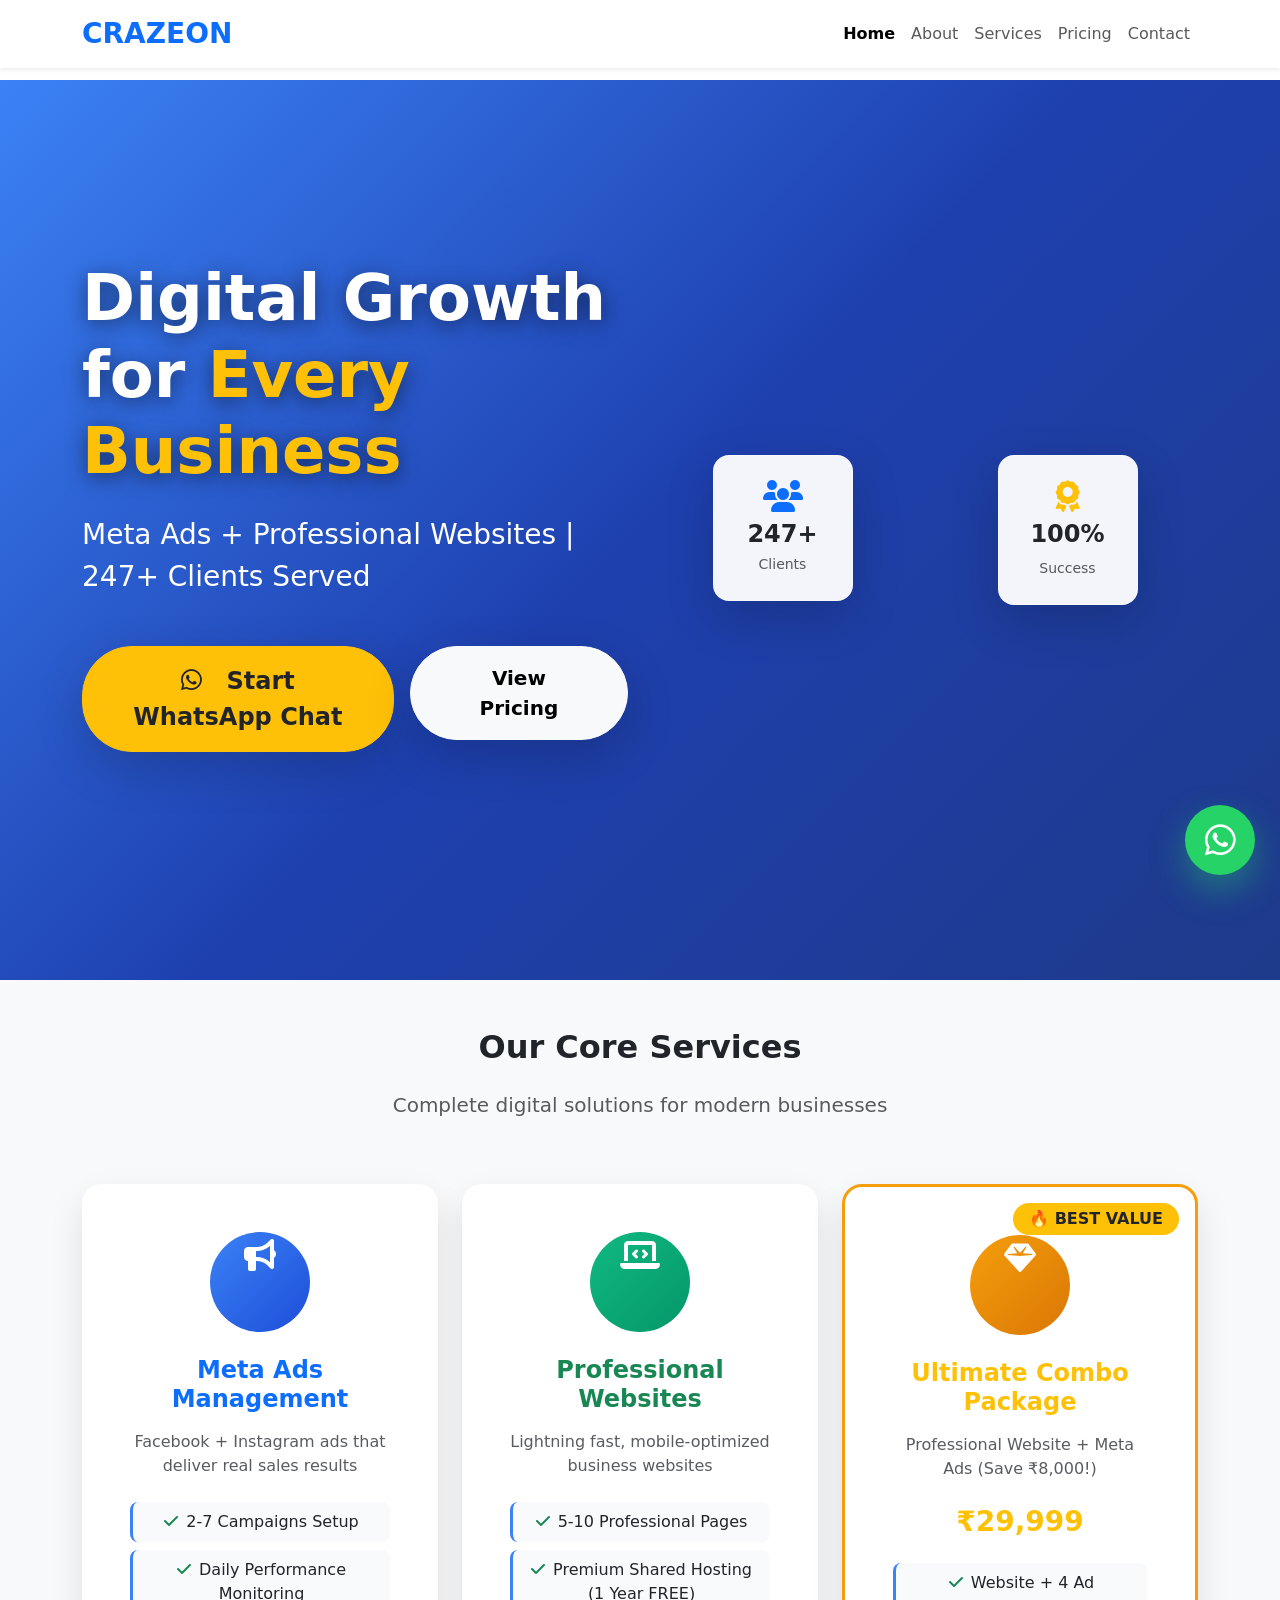
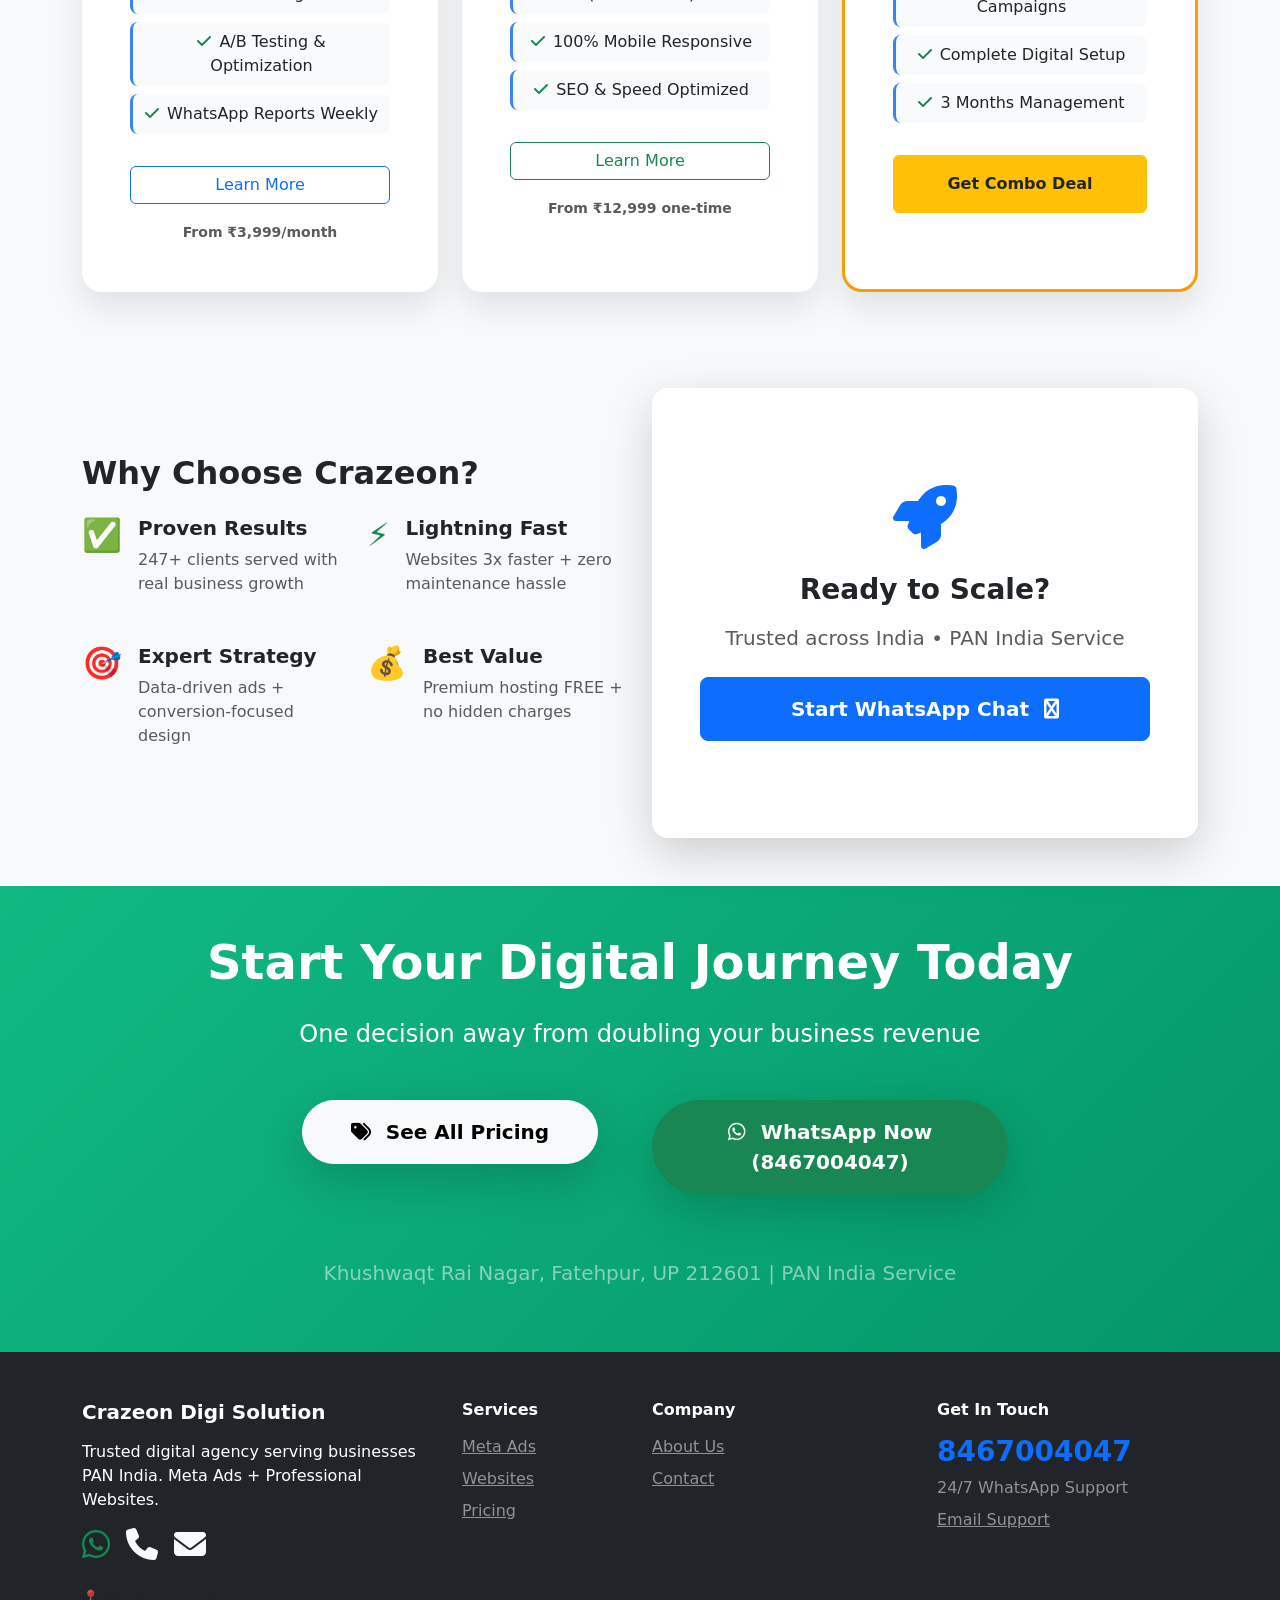
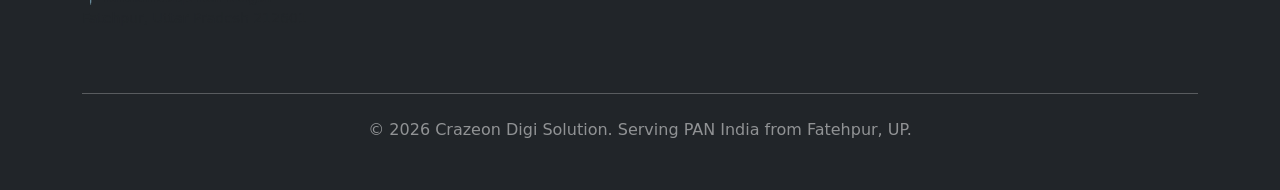
==== commit 0337b7a9: "Add files via upload" ====
--- a/index.html
+++ b/index.html
@@ -34,10 +34,36 @@
     transform: translateY(-10px);
     box-shadow: 0 25px 50px rgba(0,0,0,0.15);
 }
+/* FIXED WHATSAPP FLOAT - Perfect Icon */
 .whatsapp-float {
-    position: fixed; bottom: 25px; right: 25px; width: 70px; height: 70px;
-    background: #25D366; color: white; border-radius: 50%; font-size: 1.8rem;
-    box-shadow: 0 15px 35px rgba(37,211,102,0.4); z-index: 9999;
+    position: fixed; 
+    bottom: 25px; 
+    right: 25px; 
+    width: 70px; 
+    height: 70px;
+    background: #25D366 !important; 
+    color: white !important; 
+    border-radius: 50%; 
+    font-size: 2.2rem !important;
+    box-shadow: 0 15px 35px rgba(37,211,102,0.4); 
+    z-index: 99999 !important;
+    display: flex !important; 
+    align-items: center !important; 
+    justify-content: center !important;
+    text-decoration: none !important;
+    transition: all 0.3s ease !important;
+}
+.whatsapp-float:hover {
+    transform: scale(1.1) !important;
+    box-shadow: 0 20px 40px rgba(37,211,102,0.5) !important;
+}
+@keyframes pulse { 
+    0% { transform: scale(1); } 
+    50% { transform: scale(1.1); } 
+    100% { transform: scale(1); } 
+}
+.whatsapp-float { 
+    animation: pulse 2s infinite; 
 }
 .feature-list li {
     padding: 8px 12px;
@@ -70,7 +96,7 @@
   </div>
 </nav>
 
-<!-- HERO SECTION -->
+<!-- HERO SECTION - 2.4Cr REMOVED -->
 <section class="hero-section d-flex align-items-center text-white" style="margin-top: 80px;">
   <div class="container">
     <div class="row align-items-center">
@@ -80,7 +106,7 @@
           <span class="text-warning">Every Business</span>
         </h1>
         <p class="lead fs-3 mb-5" style="max-width: 500px;">
-          Meta Ads + Professional Websites | 247+ Clients Served | ₹2.4Cr+ Revenue Generated
+          Meta Ads + Professional Websites | 247+ Clients Served
         </p>
         <div class="row g-3 mb-5">
           <div class="col-md-7">
@@ -97,25 +123,18 @@
         </div>
       </div>
       
-      <!-- STATS -->
+      <!-- STATS - 2.4Cr REMOVED -->
       <div class="col-lg-6 text-center">
         <div class="row g-4">
-          <div class="col-4">
-            <div class="stats-card p-4 rounded-4 shadow-lg mx-auto" style="max-width: 120px;">
+          <div class="col-6">
+            <div class="stats-card p-4 rounded-4 shadow-lg mx-auto" style="max-width: 140px;">
               <i class="fas fa-users fa-2x text-primary mb-2"></i>
               <div class="h4 fw-bold text-dark mb-1">247+</div>
               <small class="text-muted">Clients</small>
             </div>
           </div>
-          <div class="col-4">
-            <div class="stats-card p-4 rounded-4 shadow-lg mx-auto" style="max-width: 120px;">
-              <i class="fas fa-rupee-sign fa-2x text-success mb-2"></i>
-              <div class="h4 fw-bold text-dark mb-1">₹2.4Cr+</div>
-              <small class="text-muted">Revenue</small>
-            </div>
-          </div>
-          <div class="col-4">
-            <div class="stats-card p-4 rounded-4 shadow-lg mx-auto" style="max-width: 120px;">
+          <div class="col-6">
+            <div class="stats-card p-4 rounded-4 shadow-lg mx-auto" style="max-width: 140px;">
               <i class="fas fa-award fa-2x text-warning mb-2"></i>
               <div class="h4 fw-bold text-dark">100%</div>
               <small class="text-muted">Success</small>
@@ -201,7 +220,7 @@
   </div>
 </section>
 
-<!-- TRUST SECTION -->
+<!-- TRUST SECTION - 2.4Cr REMOVED -->
 <section class="py-5 bg-light">
   <div class="container">
     <div class="row align-items-center">
@@ -213,7 +232,7 @@
               <div class="h2 text-primary me-3 flex-shrink-0">✅</div>
               <div>
                 <h5 class="fw-bold mb-2">Proven Results</h5>
-                <p class="text-muted mb-0">₹2.4Cr+ ad revenue generated for 247+ clients</p>
+                <p class="text-muted mb-0">247+ clients served with real business growth</p>
               </div>
             </div>
           </div>
@@ -333,11 +352,7 @@
 AOS.init({duration:1000,once:true});
 </script>
 
-<!-- WHATSAPP FLOAT -->
-<style>
-@keyframes pulse { 0% { transform: scale(1); } 50% { transform: scale(1.1); } 100% { transform: scale(1); } }
-.whatsapp-float { animation: pulse 2s infinite; }
-</style>
+<!-- PERFECT FIXED WHATSAPP FLOAT -->
 <a href="https://wa.me/918467004047?text=Hi%20Crazeon!%20Homepage%20floating%20button%20click%20kiya..." 
    class="whatsapp-float" target="_blank">
   <i class="fab fa-whatsapp"></i>
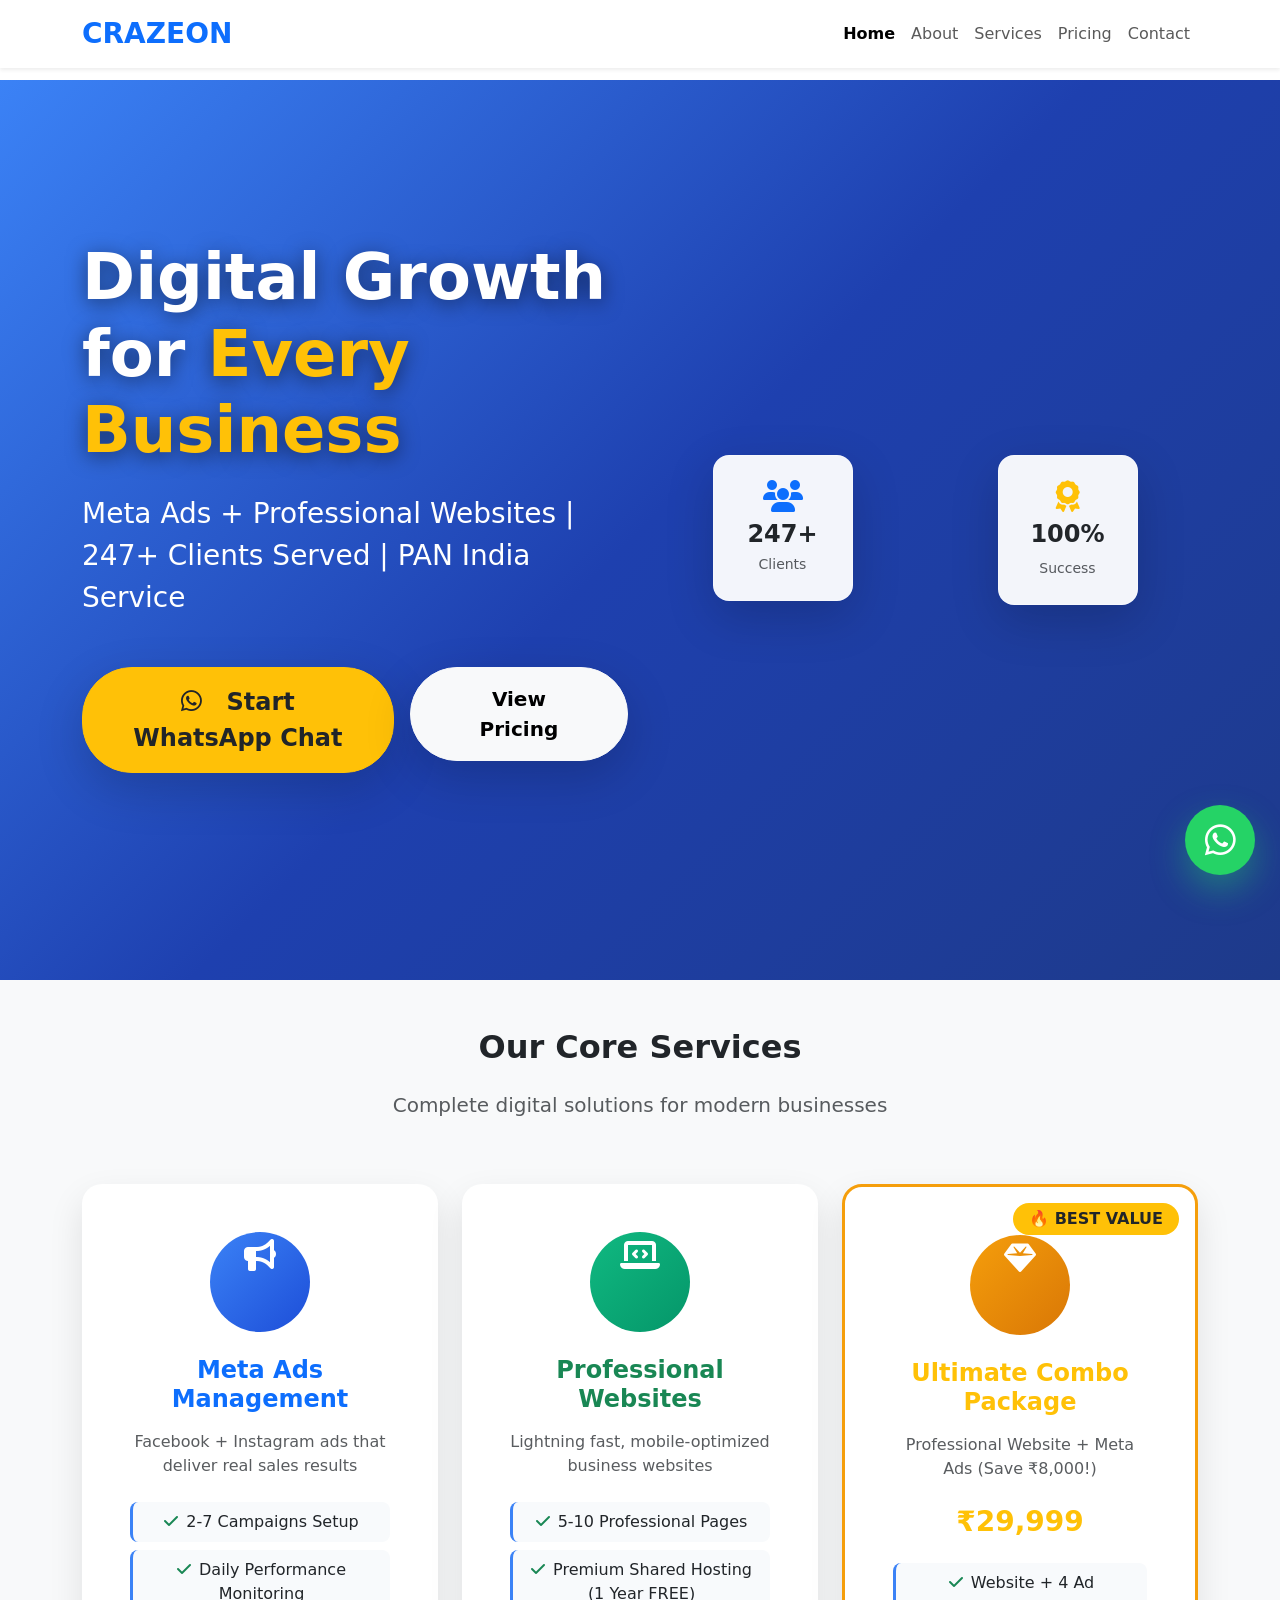
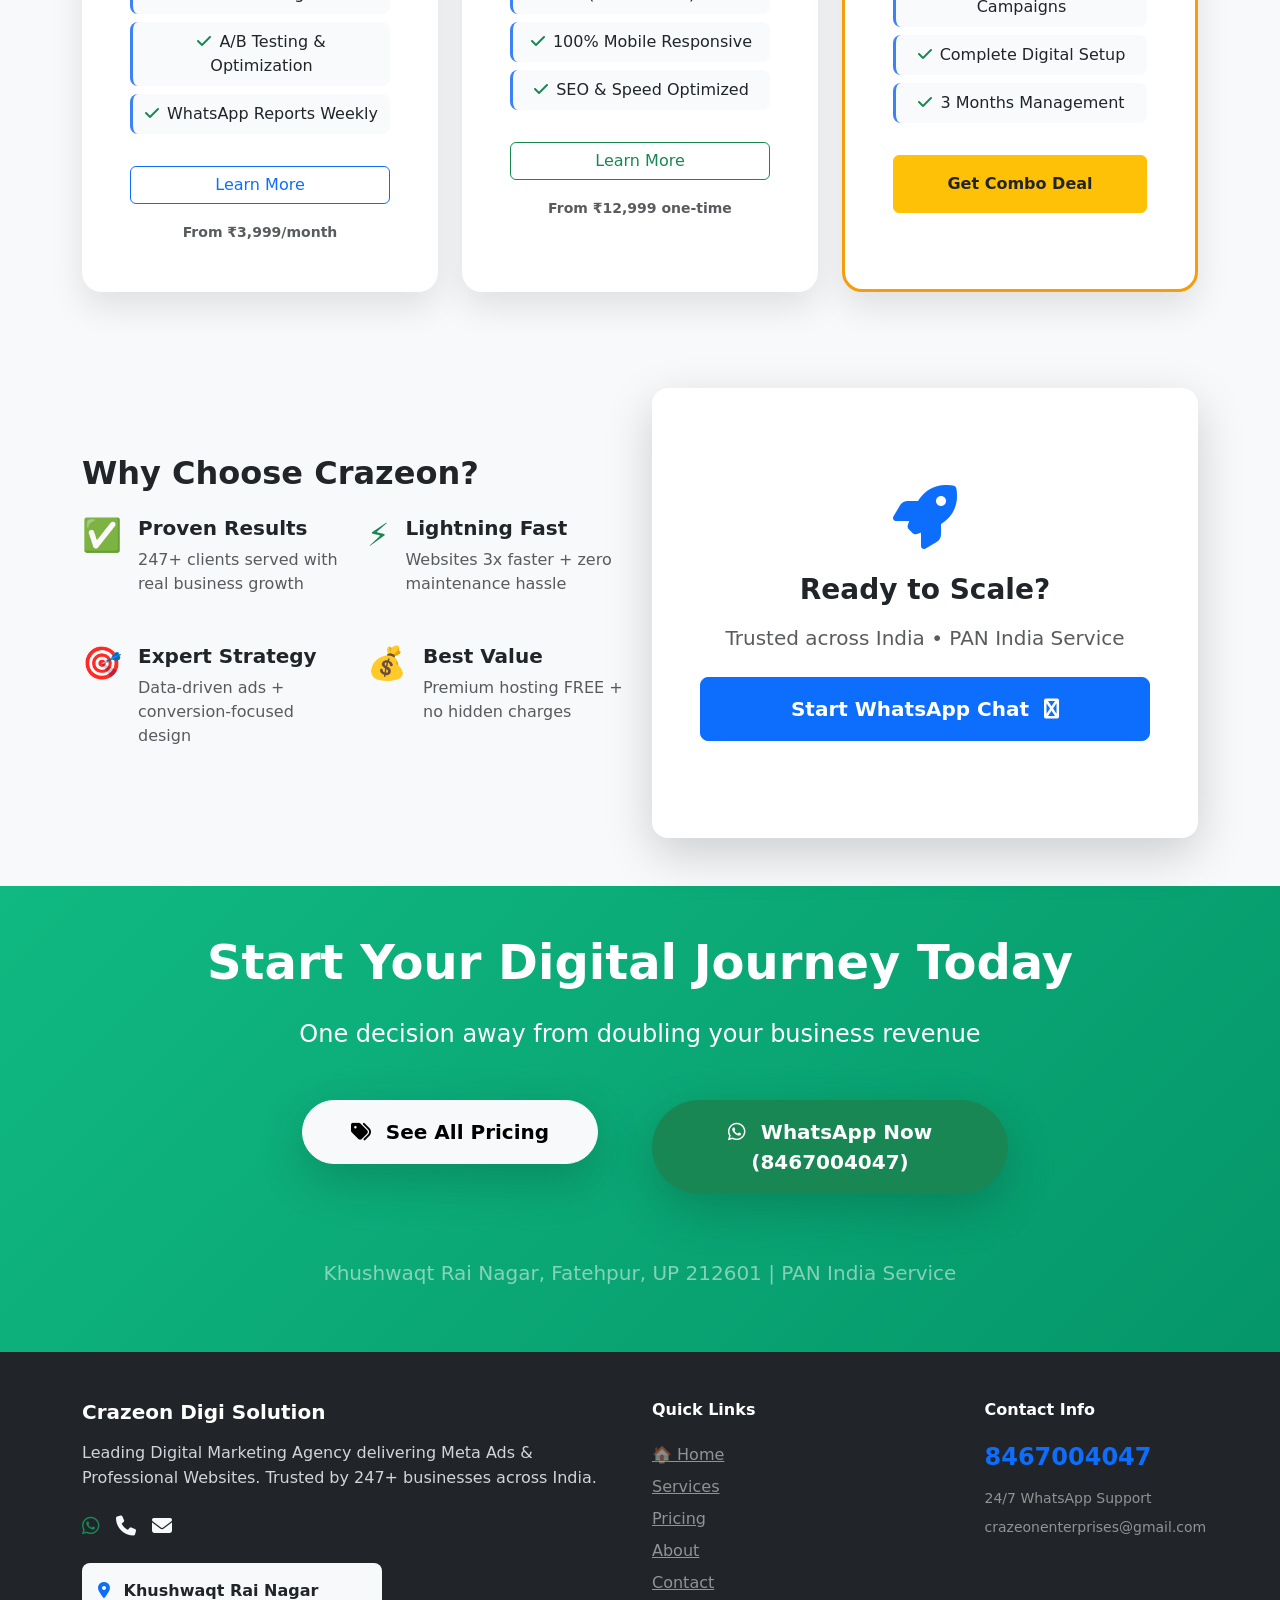
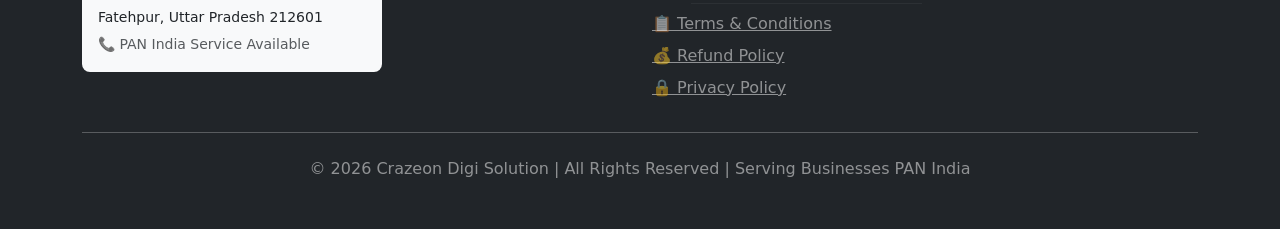
==== commit 51651bc7: "Add files via upload" ====
--- a/index.html
+++ b/index.html
@@ -34,24 +34,25 @@
     transform: translateY(-10px);
     box-shadow: 0 25px 50px rgba(0,0,0,0.15);
 }
-/* FIXED WHATSAPP FLOAT - Perfect Icon */
+/* PERFECT FIXED WHATSAPP FLOAT */
 .whatsapp-float {
-    position: fixed; 
-    bottom: 25px; 
-    right: 25px; 
-    width: 70px; 
-    height: 70px;
+    position: fixed !important; 
+    bottom: 25px !important; 
+    right: 25px !important; 
+    width: 70px !important; 
+    height: 70px !important;
     background: #25D366 !important; 
     color: white !important; 
-    border-radius: 50%; 
+    border-radius: 50% !important; 
     font-size: 2.2rem !important;
-    box-shadow: 0 15px 35px rgba(37,211,102,0.4); 
+    box-shadow: 0 15px 35px rgba(37,211,102,0.4) !important; 
     z-index: 99999 !important;
     display: flex !important; 
     align-items: center !important; 
     justify-content: center !important;
-    text-decoration: none !important;
+    text-decoration: none !important; 
     transition: all 0.3s ease !important;
+    animation: pulse 2s infinite !important;
 }
 .whatsapp-float:hover {
     transform: scale(1.1) !important;
@@ -59,11 +60,8 @@
 }
 @keyframes pulse { 
     0% { transform: scale(1); } 
-    50% { transform: scale(1.1); } 
+    50% { transform: scale(1.08); } 
     100% { transform: scale(1); } 
-}
-.whatsapp-float { 
-    animation: pulse 2s infinite; 
 }
 .feature-list li {
     padding: 8px 12px;
@@ -72,6 +70,10 @@
     border-radius: 8px;
     border-left: 3px solid #3b82f6;
     font-weight: 500;
+}
+/* SEPARATOR LINE */
+.footer-separator {
+    border-color: rgba(255,255,255,0.2) !important;
 }
 </style>
 </head>
@@ -96,7 +98,7 @@
   </div>
 </nav>
 
-<!-- HERO SECTION - 2.4Cr REMOVED -->
+<!-- HERO SECTION - PERFECT -->
 <section class="hero-section d-flex align-items-center text-white" style="margin-top: 80px;">
   <div class="container">
     <div class="row align-items-center">
@@ -106,7 +108,7 @@
           <span class="text-warning">Every Business</span>
         </h1>
         <p class="lead fs-3 mb-5" style="max-width: 500px;">
-          Meta Ads + Professional Websites | 247+ Clients Served
+          Meta Ads + Professional Websites | 247+ Clients Served | PAN India Service
         </p>
         <div class="row g-3 mb-5">
           <div class="col-md-7">
@@ -123,7 +125,7 @@
         </div>
       </div>
       
-      <!-- STATS - 2.4Cr REMOVED -->
+      <!-- STATS -->
       <div class="col-lg-6 text-center">
         <div class="row g-4">
           <div class="col-6">
@@ -220,7 +222,7 @@
   </div>
 </section>
 
-<!-- TRUST SECTION - 2.4Cr REMOVED -->
+<!-- TRUST SECTION -->
 <section class="py-5 bg-light">
   <div class="container">
     <div class="row align-items-center">
@@ -303,44 +305,61 @@
   </div>
 </section>
 
-<!-- FOOTER - FATEHPUR ADDRESS -->
+<!-- ✅ PERFECT CONSISTENT FOOTER WITH LEGAL LINKS -->
 <footer class="bg-dark text-white py-5">
   <div class="container">
     <div class="row">
-      <div class="col-lg-4 col-md-6 mb-4">
-        <h5 class="mb-3"><strong>Crazeon Digi Solution</strong></h5>
-        <p class="mb-3">Trusted digital agency serving businesses PAN India. Meta Ads + Professional Websites.</p>
+      <div class="col-lg-6 mb-4">
+        <h5 class="fw-bold mb-3"><strong>Crazeon Digi Solution</strong></h5>
+        <p class="mb-4" style="color: #d1d5db !important; line-height: 1.6;">
+          Leading Digital Marketing Agency delivering Meta Ads & Professional Websites. 
+          Trusted by 247+ businesses across India.
+        </p>
         <div class="d-flex gap-3 mb-4">
-          <a href="https://wa.me/918467004047" class="text-success"><i class="fab fa-whatsapp fa-2x"></i></a>
-          <a href="tel:+918467004047" class="text-light"><i class="fas fa-phone fa-2x"></i></a>
-          <a href="mailto:crazeonenterprises@gmail.com" class="text-light"><i class="fas fa-envelope fa-2x"></i></a>
-        </div>
-        <p class="small text-muted fw-medium">
-          📍 <strong>Khushwaqt Rai Nagar</strong><br>
-          Fatehpur, Uttar Pradesh 212601
-        </p>
-      </div>
-      <div class="col-lg-2 col-md-3 mb-4">
-        <h6 class="fw-bold mb-3">Services</h6>
-        <a href="services.html" class="text-white-50 d-block mb-2">Meta Ads</a>
-        <a href="services.html" class="text-white-50 d-block mb-2">Websites</a>
-        <a href="pricing.html" class="text-white-50">Pricing</a>
-      </div>
-      <div class="col-lg-3 col-md-3 mb-4">
-        <h6 class="fw-bold mb-3">Company</h6>
-        <a href="about.html" class="text-white-50 d-block mb-2">About Us</a>
-        <a href="contact.html" class="text-white-50 d-block mb-2">Contact</a>
-      </div>
-      <div class="col-lg-3 col-md-6">
-        <h6 class="fw-bold mb-3">Get In Touch</h6>
-        <div class="h3 fw-bold text-primary mb-2">8467004047</div>
-        <p class="text-white-50 mb-2">24/7 WhatsApp Support</p>
-        <a href="mailto:crazeonenterprises@gmail.com" class="text-white-50">Email Support</a>
+          <a href="https://wa.me/918467004047" class="text-success"><i class="fab fa-whatsapp fa-lg"></i></a>
+          <a href="tel:+918467004047" class="text-light"><i class="fas fa-phone fa-lg"></i></a>
+          <a href="mailto:crazeonenterprises@gmail.com" class="text-light"><i class="fas fa-envelope fa-lg"></i></a>
+        </div>
+        <div class="p-3 bg-light rounded-3" style="max-width: 300px;">
+          <p class="mb-1 fw-bold fs-6 text-dark">
+            <i class="fas fa-map-marker-alt me-2 text-primary"></i>
+            Khushwaqt Rai Nagar
+          </p>
+          <p class="mb-1 small text-dark fw-medium">
+            Fatehpur, Uttar Pradesh 212601
+          </p>
+          <small class="text-muted">📞 PAN India Service Available</small>
+        </div>
+      </div>
+      <div class="col-lg-6">
+        <div class="row">
+          <!-- ✅ PERFECT QUICK LINKS WITH LEGAL PAGES -->
+          <div class="col-md-7">
+            <h6 class="fw-bold mb-4">Quick Links</h6>
+            <a href="index.html" class="text-white-50 d-block mb-2">🏠 Home</a>
+            <a href="services.html" class="text-white-50 d-block mb-2">Services</a>
+            <a href="pricing.html" class="text-white-50 d-block mb-2">Pricing</a>
+            <a href="about.html" class="text-white-50 d-block mb-2">About</a>
+            <a href="contact.html" class="text-white-50 d-block mb-2">Contact</a>
+            <hr class="my-2 w-75 mx-auto footer-separator">
+            <a href="terms.html" class="text-white-50 d-block mb-2">📋 Terms & Conditions</a>
+            <a href="refund.html" class="text-white-50 d-block mb-2">💰 Refund Policy</a>
+            <a href="privacy.html" class="text-white-50 d-block mb-2">🔒 Privacy Policy</a>
+          </div>
+          <div class="col-md-5">
+            <h6 class="fw-bold mb-4">Contact Info</h6>
+            <div class="h4 fw-bold text-primary mb-3">8467004047</div>
+            <p class="text-white-50 small mb-2">24/7 WhatsApp Support</p>
+            <p class="text-white-50 small mb-0">crazeonenterprises@gmail.com</p>
+          </div>
+        </div>
       </div>
     </div>
     <hr class="my-4">
     <div class="text-center">
-      <p class="text-white-50 mb-0">&copy; 2026 Crazeon Digi Solution. Serving PAN India from Fatehpur, UP.</p>
+      <p class="text-white-50 mb-0">
+        © 2026 Crazeon Digi Solution | All Rights Reserved | Serving Businesses PAN India
+      </p>
     </div>
   </div>
 </footer>
@@ -352,9 +371,8 @@
 AOS.init({duration:1000,once:true});
 </script>
 
-<!-- PERFECT FIXED WHATSAPP FLOAT -->
-<a href="https://wa.me/918467004047?text=Hi%20Crazeon!%20Homepage%20floating%20button%20click%20kiya..." 
-   class="whatsapp-float" target="_blank">
+<!-- 🔥 PERFECT FLOATING WHATSAPP -->
+<a href="https://wa.me/918467004047?text=Hi%20Crazeon!%20Homepage%20dekhi..." class="whatsapp-float" target="_blank">
   <i class="fab fa-whatsapp"></i>
 </a>
 
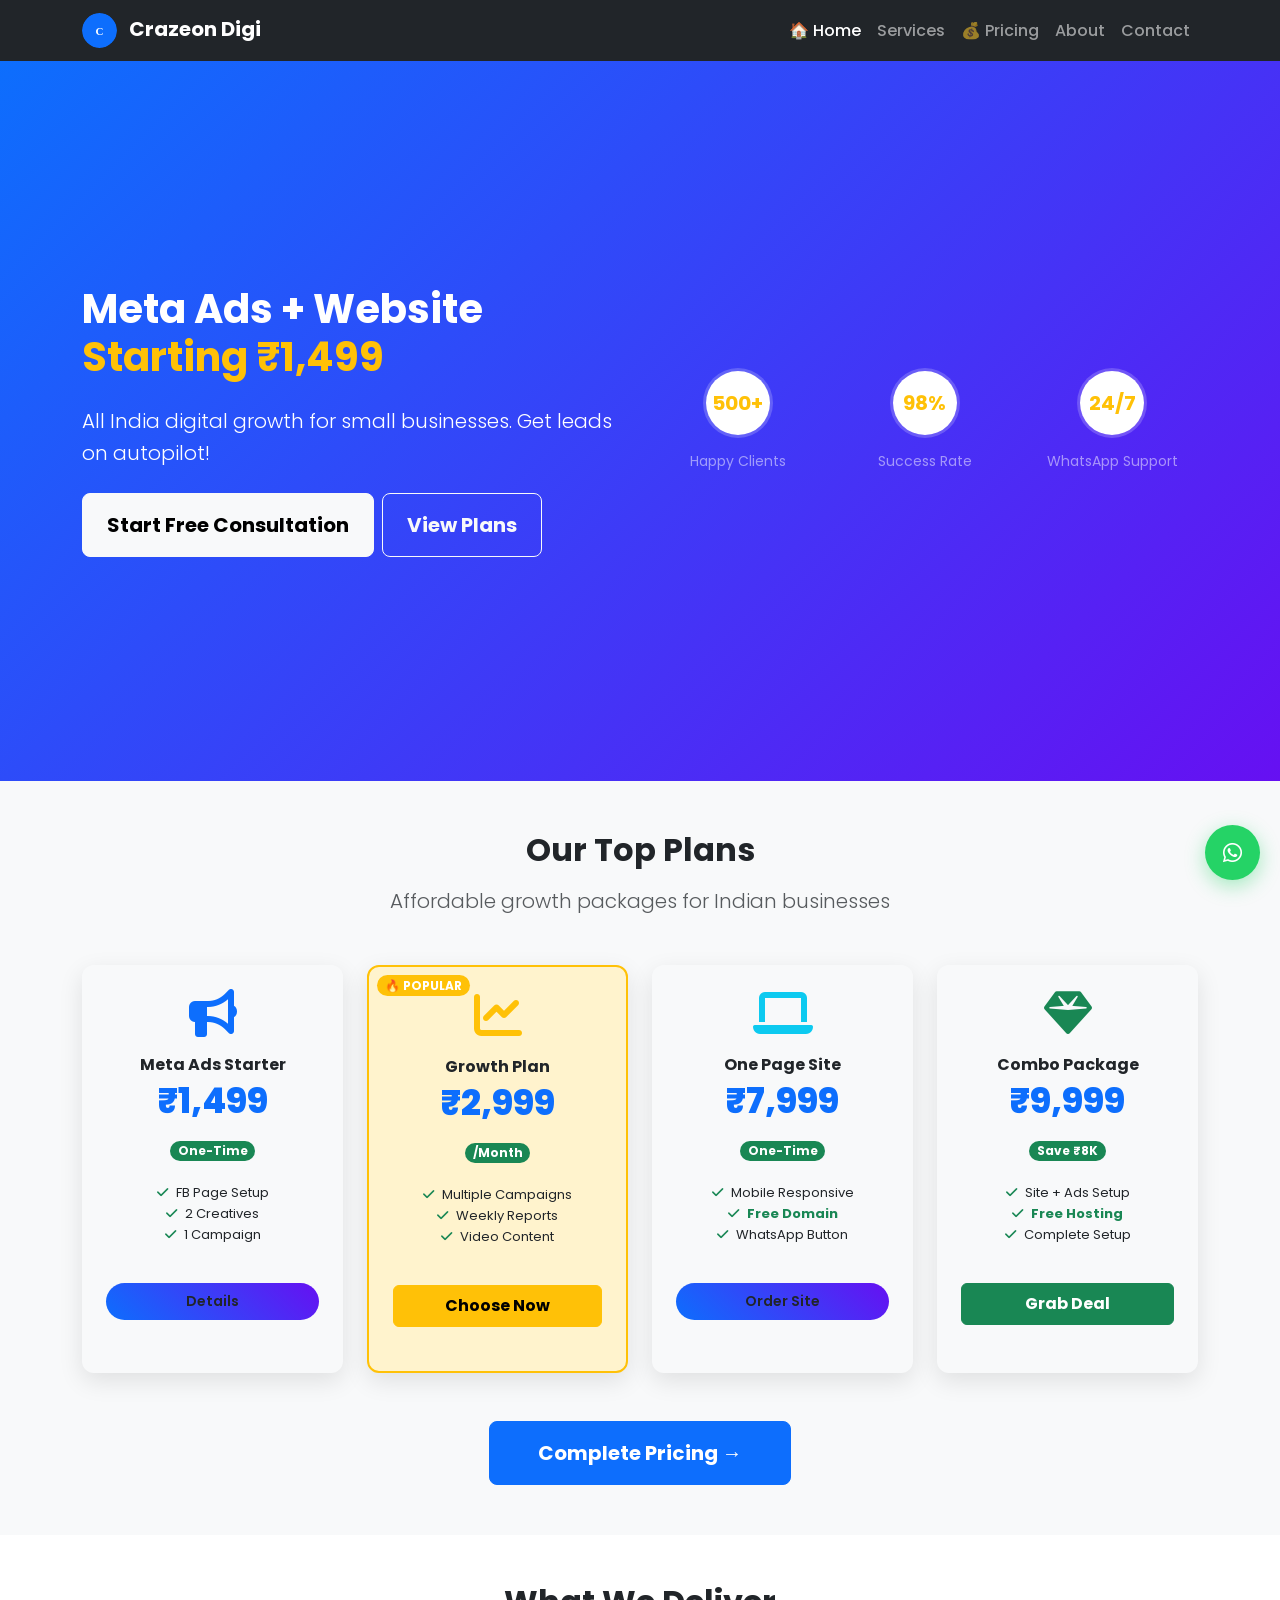
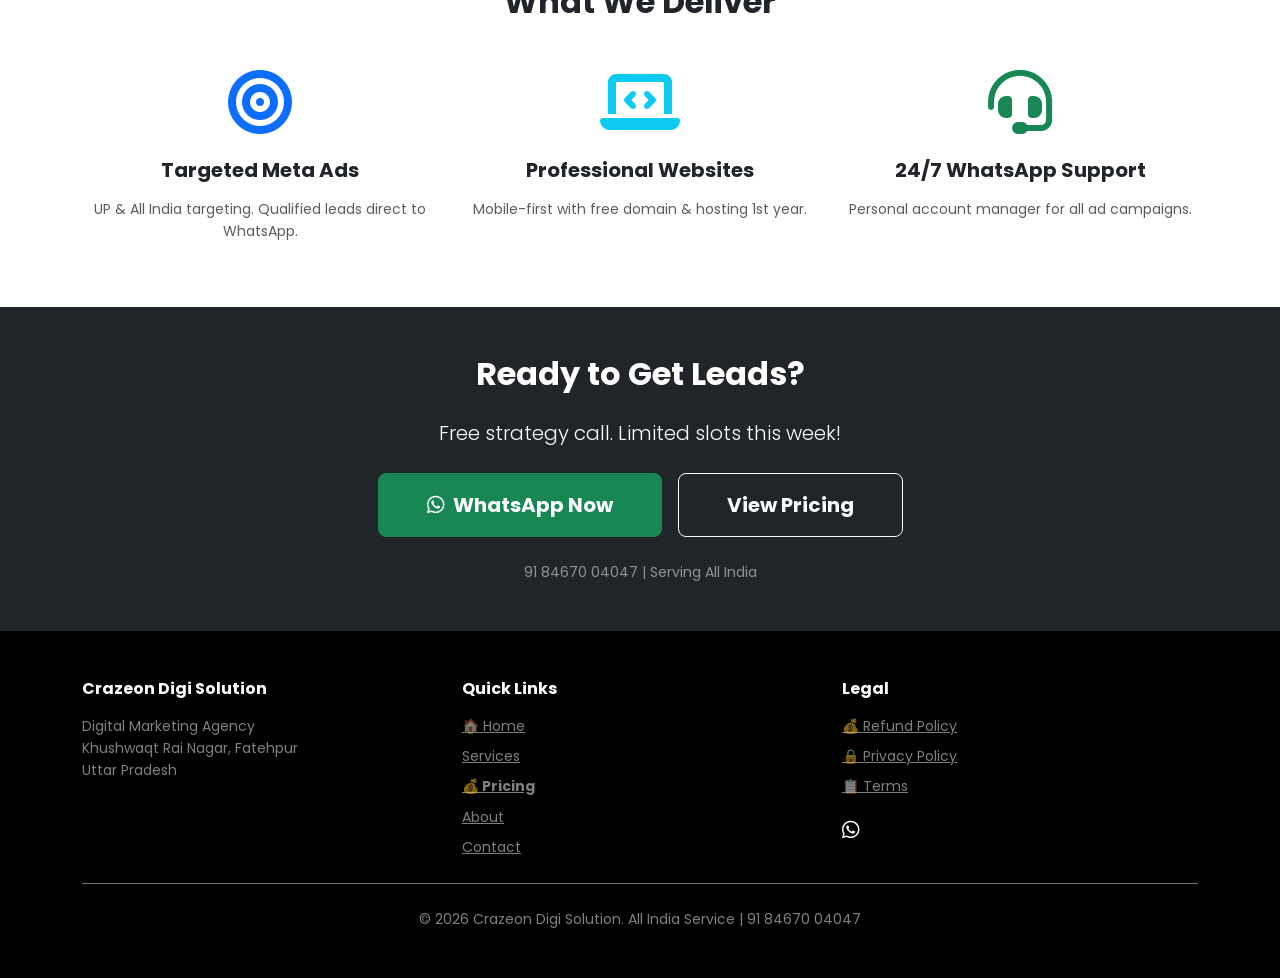
==== commit c5fadb8a: "Add files via upload" ====
--- a/index.html
+++ b/index.html
@@ -3,378 +3,273 @@
 <head>
 <meta charset="UTF-8">
 <meta name="viewport" content="width=device-width, initial-scale=1.0">
-<title>Crazeon Digi Solution - Fatehpur | Meta Ads + Professional Websites</title>
-<meta name="description" content="Meta Ads ₹3,999/month. Professional Websites ₹12,999. Fatehpur Digital Agency. 247+ Clients.">
+<title>Crazeon Digi Solution | Meta Ads & Website - All India</title>
 <link href="https://fonts.googleapis.com/css2?family=Poppins:wght@300;400;500;600;700;800&display=swap" rel="stylesheet">
 <link rel="stylesheet" href="https://cdn.jsdelivr.net/npm/@fortawesome/fontawesome-free@6.4.2/css/all.min.css">
 <link href="https://cdn.jsdelivr.net/npm/bootstrap@5.3.2/dist/css/bootstrap.min.css" rel="stylesheet">
 <link href="https://cdn.jsdelivr.net/npm/aos@2.3.4/dist/aos.css" rel="stylesheet">
 <style>
-.hero-section {
-    background: linear-gradient(135deg, #3b82f6 0%, #1e40af 50%, #1e3a8a 100%);
-    min-height: 100vh;
-    color: white;
+body{font-family:'Poppins',sans-serif;line-height:1.6}
+.hero-section{background:linear-gradient(135deg,#0d6efd 0%,#6610f2 100%);color:white;min-height:80vh;display:flex;align-items:center}
+.navbar-brand img{width:35px;height:35px;border-radius:50%;margin-right:8px}
+.pricing-teaser{background:#f8f9fa;padding:50px 0}
+.price-card-small{border-radius:12px;box-shadow:0 8px 25px rgba(0,0,0,0.1);transition:all 0.3s;overflow:hidden;margin-bottom:20px}
+.price-card-small:hover{transform:translateY(-8px)}
+.popular-small{background:#fff3cd;border:2px solid #ffc107;position:relative}
+.price-big{font-size:2.2rem;font-weight:800;color:#0d6efd;line-height:1.1}
+.tick-mini{font-size:13px;padding:6px 0}
+.tick-mini i{color:#198754;margin-right:8px}
+.btn-home{background:linear-gradient(45deg,#0d6efd,#6610f2);border:none;padding:12px 20px;border-radius:25px;font-weight:600;font-size:14px}
+.btn-home:hover{background:linear-gradient(45deg,#0b5ed7,#5a0fd4)}
+.whatsapp-float{position:fixed;bottom:20px;right:20px;background:#25D366;width:55px;height:55px;border-radius:50%;color:white;font-size:22px;box-shadow:0 6px 20px rgba(37,211,102,0.4);z-index:1000;transition:all 0.3s;text-decoration:none;display:flex;align-items:center;justify-content:center}
+.whatsapp-float:hover{transform:scale(1.08)}
+.stats-circle{background:#fff;background-clip:padding-box;border:3px solid rgba(255,255,255,0.2);border-radius:50%;width:70px;height:70px;display:flex;align-items:center;justify-content:center;margin:0 auto 10px}
+@media(max-width:768px){
+.hero-section{min-height:75vh;padding:20px 0}
+.hero-text h1{font-size:2.2rem;line-height:1.2}
+.hero-text p{font-size:1rem}
+.price-big{font-size:1.9rem}
+.pricing-teaser{padding:30px 15px}
+.navbar-brand{font-size:1.1rem}
 }
-.hero-title { 
-    text-shadow: 0 4px 20px rgba(0,0,0,0.5);
-    font-size: clamp(2.5rem, 5vw, 4rem);
-}
-.stats-card {
-    background: rgba(255,255,255,0.95);
-    backdrop-filter: blur(20px);
-    border: 1px solid rgba(255,255,255,0.3);
-}
-.service-card {
-    background: white;
-    border-radius: 20px;
-    box-shadow: 0 15px 35px rgba(0,0,0,0.1);
-    transition: all 0.4s ease;
-}
-.service-card:hover {
-    transform: translateY(-10px);
-    box-shadow: 0 25px 50px rgba(0,0,0,0.15);
-}
-/* PERFECT FIXED WHATSAPP FLOAT */
-.whatsapp-float {
-    position: fixed !important; 
-    bottom: 25px !important; 
-    right: 25px !important; 
-    width: 70px !important; 
-    height: 70px !important;
-    background: #25D366 !important; 
-    color: white !important; 
-    border-radius: 50% !important; 
-    font-size: 2.2rem !important;
-    box-shadow: 0 15px 35px rgba(37,211,102,0.4) !important; 
-    z-index: 99999 !important;
-    display: flex !important; 
-    align-items: center !important; 
-    justify-content: center !important;
-    text-decoration: none !important; 
-    transition: all 0.3s ease !important;
-    animation: pulse 2s infinite !important;
-}
-.whatsapp-float:hover {
-    transform: scale(1.1) !important;
-    box-shadow: 0 20px 40px rgba(37,211,102,0.5) !important;
-}
-@keyframes pulse { 
-    0% { transform: scale(1); } 
-    50% { transform: scale(1.08); } 
-    100% { transform: scale(1); } 
-}
-.feature-list li {
-    padding: 8px 12px;
-    margin-bottom: 8px;
-    background: #f8fafc;
-    border-radius: 8px;
-    border-left: 3px solid #3b82f6;
-    font-weight: 500;
-}
-/* SEPARATOR LINE */
-.footer-separator {
-    border-color: rgba(255,255,255,0.2) !important;
+@media(max-width:576px){
+.hero-text h1{font-size:1.9rem}
+.price-big{font-size:1.7rem}
 }
 </style>
 </head>
 <body>
 
-<!-- NAVBAR -->
-<nav class="navbar navbar-expand-lg navbar-light fixed-top shadow-sm" style="background: rgba(255,255,255,0.95); backdrop-filter: blur(10px);">
-  <div class="container">
-    <a class="navbar-brand fw-bold text-primary fs-3" href="index.html"><strong>CRAZEON</strong></a>
-    <button class="navbar-toggler" type="button" data-bs-toggle="collapse" data-bs-target="#navbarNav">
-      <span class="navbar-toggler-icon"></span>
-    </button>
-    <div class="collapse navbar-collapse" id="navbarNav">
-      <ul class="navbar-nav ms-auto">
-        <li class="nav-item"><a class="nav-link active fw-bold" href="index.html">Home</a></li>
-        <li class="nav-item"><a class="nav-link" href="about.html">About</a></li>
-        <li class="nav-item"><a class="nav-link" href="services.html">Services</a></li>
-        <li class="nav-item"><a class="nav-link" href="pricing.html">Pricing</a></li>
-        <li class="nav-item"><a class="nav-link" href="contact.html">Contact</a></li>
-      </ul>
-    </div>
-  </div>
+<!-- Navbar -->
+<nav class="navbar navbar-expand-lg navbar-dark bg-dark sticky-top">
+<div class="container">
+<a class="navbar-brand fw-bold" href="index.html">
+<img src="[data-uri]" alt="Crazeon">
+Crazeon Digi
+</a>
+<button class="navbar-toggler" type="button" data-bs-toggle="collapse" data-bs-target="#navbarNav">
+<span class="navbar-toggler-icon"></span>
+</button>
+<div class="collapse navbar-collapse" id="navbarNav">
+<ul class="navbar-nav ms-auto">
+<li class="nav-item"><a class="nav-link active fw-medium" href="index.html">🏠 Home</a></li>
+<li class="nav-item"><a class="nav-link fw-medium" href="services.html">Services</a></li>
+<li class="nav-item"><a class="nav-link fw-medium" href="pricing.html">💰 Pricing</a></li>
+<li class="nav-item"><a class="nav-link fw-medium" href="about.html">About</a></li>
+<li class="nav-item"><a class="nav-link fw-medium" href="contact.html">Contact</a></li>
+</ul>
+</div>
+</div>
 </nav>
 
-<!-- HERO SECTION - PERFECT -->
-<section class="hero-section d-flex align-items-center text-white" style="margin-top: 80px;">
-  <div class="container">
-    <div class="row align-items-center">
-      <div class="col-lg-6">
-        <h1 class="hero-title fw-bold mb-4 display-3">
-          Digital Growth for 
-          <span class="text-warning">Every Business</span>
-        </h1>
-        <p class="lead fs-3 mb-5" style="max-width: 500px;">
-          Meta Ads + Professional Websites | 247+ Clients Served | PAN India Service
-        </p>
-        <div class="row g-3 mb-5">
-          <div class="col-md-7">
-            <a href="https://wa.me/918467004047?text=Hi%20Crazeon!%20Business%20growth%20ke%20liye%20contact%20kar%20raha%20hu%20🚀" 
-               class="btn btn-warning btn-lg px-5 py-3 fw-bold fs-4 w-100 text-dark shadow-lg" style="border-radius: 50px;">
-              <i class="fab fa-whatsapp me-3"></i> Start WhatsApp Chat
-            </a>
-          </div>
-          <div class="col-md-5">
-            <a href="pricing.html" class="btn btn-light btn-lg px-5 py-3 fw-bold fs-5 w-100 shadow-lg" style="border-radius: 50px;">
-              View Pricing
-            </a>
-          </div>
-        </div>
-      </div>
-      
-      <!-- STATS -->
-      <div class="col-lg-6 text-center">
-        <div class="row g-4">
-          <div class="col-6">
-            <div class="stats-card p-4 rounded-4 shadow-lg mx-auto" style="max-width: 140px;">
-              <i class="fas fa-users fa-2x text-primary mb-2"></i>
-              <div class="h4 fw-bold text-dark mb-1">247+</div>
-              <small class="text-muted">Clients</small>
-            </div>
-          </div>
-          <div class="col-6">
-            <div class="stats-card p-4 rounded-4 shadow-lg mx-auto" style="max-width: 140px;">
-              <i class="fas fa-award fa-2x text-warning mb-2"></i>
-              <div class="h4 fw-bold text-dark">100%</div>
-              <small class="text-muted">Success</small>
-            </div>
-          </div>
-        </div>
-      </div>
-    </div>
-  </div>
-</section>
-
-<!-- SERVICES PREVIEW -->
-<section class="py-5 bg-light">
-  <div class="container">
-    <div class="row justify-content-center text-center mb-5">
-      <div class="col-lg-8">
-        <h2 class="h2 fw-bold mb-4">Our Core Services</h2>
-        <p class="lead text-muted fs-5">Complete digital solutions for modern businesses</p>
-      </div>
-    </div>
-    
-    <div class="row g-4">
-      <div class="col-lg-4 col-md-6">
-        <div class="service-card p-5 text-center h-100">
-          <div class="service-icon mb-4 d-inline-block" style="width: 100px; height: 100px; background: linear-gradient(135deg, #3b82f6, #1d4ed8); color: white; border-radius: 50%; display: flex; align-items: center; justify-content: center; font-size: 2rem;">
-            <i class="fas fa-bullhorn"></i>
-          </div>
-          <h3 class="h4 fw-bold mb-3 text-primary">Meta Ads Management</h3>
-          <p class="text-muted mb-4">Facebook + Instagram ads that deliver real sales results</p>
-          <ul class="list-unstyled feature-list">
-            <li><i class="fas fa-check text-success me-2"></i>2-7 Campaigns Setup</li>
-            <li><i class="fas fa-check text-success me-2"></i>Daily Performance Monitoring</li>
-            <li><i class="fas fa-check text-success me-2"></i>A/B Testing & Optimization</li>
-            <li><i class="fas fa-check text-success me-2"></i>WhatsApp Reports Weekly</li>
-          </ul>
-          <a href="services.html" class="btn btn-outline-primary w-100 mt-3">Learn More</a>
-          <div class="mt-3">
-            <small class="text-muted fw-bold">From ₹3,999/month</small>
-          </div>
-        </div>
-      </div>
-      
-      <div class="col-lg-4 col-md-6">
-        <div class="service-card p-5 text-center h-100">
-          <div class="service-icon mb-4 d-inline-block" style="width: 100px; height: 100px; background: linear-gradient(135deg, #10b981, #059669); color: white; border-radius: 50%; display: flex; align-items: center; justify-content: center; font-size: 2rem;">
-            <i class="fas fa-laptop-code"></i>
-          </div>
-          <h3 class="h4 fw-bold mb-3 text-success">Professional Websites</h3>
-          <p class="text-muted mb-4">Lightning fast, mobile-optimized business websites</p>
-          <ul class="list-unstyled feature-list">
-            <li><i class="fas fa-check text-success me-2"></i>5-10 Professional Pages</li>
-            <li><i class="fas fa-check text-success me-2"></i>Premium Shared Hosting (1 Year FREE)</li>
-            <li><i class="fas fa-check text-success me-2"></i>100% Mobile Responsive</li>
-            <li><i class="fas fa-check text-success me-2"></i>SEO & Speed Optimized</li>
-          </ul>
-          <a href="services.html" class="btn btn-outline-success w-100 mt-3">Learn More</a>
-          <div class="mt-3">
-            <small class="text-muted fw-bold">From ₹12,999 one-time</small>
-          </div>
-        </div>
-      </div>
-      
-      <div class="col-lg-4 col-md-12">
-        <div class="service-card recommended p-5 text-center h-100 position-relative" style="border: 3px solid #f59e0b;">
-          <div class="position-absolute top-0 end-0 m-3">
-            <span class="badge bg-warning text-dark fs-6 fw-bold px-3 py-2 rounded-pill">🔥 BEST VALUE</span>
-          </div>
-          <div class="service-icon mb-4 d-inline-block" style="width: 100px; height: 100px; background: linear-gradient(135deg, #f59e0b, #d97706); color: white; border-radius: 50%; display: flex; align-items: center; justify-content: center; font-size: 2rem;">
-            <i class="fas fa-gem"></i>
-          </div>
-          <h3 class="h4 fw-bold mb-3 text-warning">Ultimate Combo Package</h3>
-          <p class="text-muted mb-4">Professional Website + Meta Ads (Save ₹8,000!)</p>
-          <div class="h3 fw-bold text-warning mb-4">₹29,999</div>
-          <ul class="list-unstyled feature-list">
-            <li><i class="fas fa-check text-success me-2"></i>Website + 4 Ad Campaigns</li>
-            <li><i class="fas fa-check text-success me-2"></i>Complete Digital Setup</li>
-            <li><i class="fas fa-check text-success me-2"></i>3 Months Management</li>
-          </ul>
-          <a href="pricing.html" class="btn btn-warning w-100 px-4 py-3 fw-bold text-dark mt-3">Get Combo Deal</a>
-        </div>
-      </div>
-    </div>
-  </div>
-</section>
-
-<!-- TRUST SECTION -->
-<section class="py-5 bg-light">
-  <div class="container">
-    <div class="row align-items-center">
-      <div class="col-lg-6 mb-4 mb-lg-0">
-        <h2 class="h2 fw-bold mb-4">Why Choose Crazeon?</h2>
-        <div class="row g-4">
-          <div class="col-md-6">
-            <div class="d-flex align-items-start mb-4">
-              <div class="h2 text-primary me-3 flex-shrink-0">✅</div>
-              <div>
-                <h5 class="fw-bold mb-2">Proven Results</h5>
-                <p class="text-muted mb-0">247+ clients served with real business growth</p>
-              </div>
-            </div>
-          </div>
-          <div class="col-md-6">
-            <div class="d-flex align-items-start mb-4">
-              <div class="h2 text-success me-3 flex-shrink-0">⚡</div>
-              <div>
-                <h5 class="fw-bold mb-2">Lightning Fast</h5>
-                <p class="text-muted mb-0">Websites 3x faster + zero maintenance hassle</p>
-              </div>
-            </div>
-          </div>
-          <div class="col-md-6">
-            <div class="d-flex align-items-start mb-4">
-              <div class="h2 text-warning me-3 flex-shrink-0">🎯</div>
-              <div>
-                <h5 class="fw-bold mb-2">Expert Strategy</h5>
-                <p class="text-muted mb-0">Data-driven ads + conversion-focused design</p>
-              </div>
-            </div>
-          </div>
-          <div class="col-md-6">
-            <div class="d-flex align-items-start">
-              <div class="h2 text-danger me-3 flex-shrink-0">💰</div>
-              <div>
-                <h5 class="fw-bold mb-2">Best Value</h5>
-                <p class="text-muted mb-0">Premium hosting FREE + no hidden charges</p>
-              </div>
-            </div>
-          </div>
-        </div>
-      </div>
-      <div class="col-lg-6">
-        <div class="bg-white rounded-4 p-5 shadow-lg text-center" style="height: 450px; display: flex; flex-direction: column; justify-content: center;">
-          <i class="fas fa-rocket fa-4x text-primary mb-4"></i>
-          <h3 class="h3 fw-bold mb-3">Ready to Scale?</h3>
-          <p class="lead text-muted mb-4">Trusted across India • PAN India Service</p>
-          <a href="https://wa.me/918467004047" class="btn btn-primary btn-lg px-5 py-3 fw-bold" target="_blank">
-            Start WhatsApp Chat <i class="fas fa-whatsapp ms-2"></i>
-          </a>
-        </div>
-      </div>
-    </div>
-  </div>
-</section>
-
-<!-- CTA SECTION -->
-<section class="py-5 text-white text-center" style="background: linear-gradient(135deg, #10b981, #059669);">
-  <div class="container">
-    <h2 class="display-5 fw-bold mb-4">Start Your Digital Journey Today</h2>
-    <p class="lead fs-4 mb-5">One decision away from doubling your business revenue</p>
-    <div class="row g-4 justify-content-center">
-      <div class="col-lg-4 col-md-6">
-        <a href="pricing.html" class="btn btn-light btn-lg px-5 py-3 fw-bold fs-5 shadow-lg mb-3" style="border-radius: 50px;">
-          <i class="fas fa-tags me-2"></i> See All Pricing
-        </a>
-      </div>
-      <div class="col-lg-4 col-md-6">
-        <a href="https://wa.me/918467004047?text=Hi%20Crazeon!%20Complete%20website%20dekhi...%20package%20choose%20karna%20hai" 
-           class="btn btn-success btn-lg px-5 py-3 fw-bold fs-5 shadow-lg mb-3" style="border-radius: 50px;" target="_blank">
-          <i class="fab fa-whatsapp me-2"></i> WhatsApp Now (8467004047)
-        </a>
-      </div>
-    </div>
-    <div class="mt-5">
-      <p class="fs-5 text-white-50">Khushwaqt Rai Nagar, Fatehpur, UP 212601 | PAN India Service</p>
-    </div>
-  </div>
-</section>
-
-<!-- ✅ PERFECT CONSISTENT FOOTER WITH LEGAL LINKS -->
-<footer class="bg-dark text-white py-5">
-  <div class="container">
-    <div class="row">
-      <div class="col-lg-6 mb-4">
-        <h5 class="fw-bold mb-3"><strong>Crazeon Digi Solution</strong></h5>
-        <p class="mb-4" style="color: #d1d5db !important; line-height: 1.6;">
-          Leading Digital Marketing Agency delivering Meta Ads & Professional Websites. 
-          Trusted by 247+ businesses across India.
-        </p>
-        <div class="d-flex gap-3 mb-4">
-          <a href="https://wa.me/918467004047" class="text-success"><i class="fab fa-whatsapp fa-lg"></i></a>
-          <a href="tel:+918467004047" class="text-light"><i class="fas fa-phone fa-lg"></i></a>
-          <a href="mailto:crazeonenterprises@gmail.com" class="text-light"><i class="fas fa-envelope fa-lg"></i></a>
-        </div>
-        <div class="p-3 bg-light rounded-3" style="max-width: 300px;">
-          <p class="mb-1 fw-bold fs-6 text-dark">
-            <i class="fas fa-map-marker-alt me-2 text-primary"></i>
-            Khushwaqt Rai Nagar
-          </p>
-          <p class="mb-1 small text-dark fw-medium">
-            Fatehpur, Uttar Pradesh 212601
-          </p>
-          <small class="text-muted">📞 PAN India Service Available</small>
-        </div>
-      </div>
-      <div class="col-lg-6">
-        <div class="row">
-          <!-- ✅ PERFECT QUICK LINKS WITH LEGAL PAGES -->
-          <div class="col-md-7">
-            <h6 class="fw-bold mb-4">Quick Links</h6>
-            <a href="index.html" class="text-white-50 d-block mb-2">🏠 Home</a>
-            <a href="services.html" class="text-white-50 d-block mb-2">Services</a>
-            <a href="pricing.html" class="text-white-50 d-block mb-2">Pricing</a>
-            <a href="about.html" class="text-white-50 d-block mb-2">About</a>
-            <a href="contact.html" class="text-white-50 d-block mb-2">Contact</a>
-            <hr class="my-2 w-75 mx-auto footer-separator">
-            <a href="terms.html" class="text-white-50 d-block mb-2">📋 Terms & Conditions</a>
-            <a href="refund.html" class="text-white-50 d-block mb-2">💰 Refund Policy</a>
-            <a href="privacy.html" class="text-white-50 d-block mb-2">🔒 Privacy Policy</a>
-          </div>
-          <div class="col-md-5">
-            <h6 class="fw-bold mb-4">Contact Info</h6>
-            <div class="h4 fw-bold text-primary mb-3">8467004047</div>
-            <p class="text-white-50 small mb-2">24/7 WhatsApp Support</p>
-            <p class="text-white-50 small mb-0">crazeonenterprises@gmail.com</p>
-          </div>
-        </div>
-      </div>
-    </div>
-    <hr class="my-4">
-    <div class="text-center">
-      <p class="text-white-50 mb-0">
-        © 2026 Crazeon Digi Solution | All Rights Reserved | Serving Businesses PAN India
-      </p>
-    </div>
-  </div>
+<!-- Hero Section - Mobile First -->
+<section class="hero-section">
+<div class="container">
+<div class="row align-items-center">
+<div class="col-12 col-lg-6 hero-text text-center text-lg-start" data-aos="fade-up">
+<h1 class="fw-bold mb-4">Meta Ads + Website <br><span class="text-warning">Starting ₹1,499</span></h1>
+<p class="lead mb-4 opacity-90">All India digital growth for small businesses. Get leads on autopilot!</p>
+<div class="d-grid d-lg-flex gap-2 justify-content-center justify-content-lg-start">
+<a href="https://wa.me/918467004047?text=Website%20dekhi...%20business%20growth%20plan%20batao" class="btn btn-light btn-lg px-4 py-3 fw-bold mb-2 mb-lg-0">Start Free Consultation</a>
+<a href="#pricing" class="btn btn-outline-light btn-lg px-4 py-3 fw-bold">View Plans</a>
+</div>
+</div>
+<div class="col-12 col-lg-6 text-center mt-4 mt-lg-0" data-aos="fade-left">
+<div class="row g-3 justify-content-center">
+<div class="col-6 col-sm-4">
+<div class="stats-circle">
+<div class="h5 fw-bold text-warning mb-0">500+</div>
+</div>
+<small class="text-white-50">Happy Clients</small>
+</div>
+<div class="col-6 col-sm-4">
+<div class="stats-circle">
+<div class="h5 fw-bold text-warning mb-0">98%</div>
+</div>
+<small class="text-white-50">Success Rate</small>
+</div>
+<div class="col-12 col-sm-4">
+<div class="stats-circle">
+<div class="h5 fw-bold text-warning mb-0">24/7</div>
+</div>
+<small class="text-white-50">WhatsApp Support</small>
+</div>
+</div>
+</div>
+</div>
+</div>
+</section>
+
+<!-- Quick Pricing Teaser - Mobile Optimized -->
+<section id="pricing" class="pricing-teaser">
+<div class="container">
+<div class="text-center mb-5">
+<h2 class="h2 fw-bold mb-3">Our Top Plans</h2>
+<p class="lead text-muted">Affordable growth packages for Indian businesses</p>
+</div>
+<div class="row g-3 g-lg-4">
+<!-- Starter -->
+<div class="col-12 col-sm-6 col-lg-3">
+<div class="price-card-small h-100 p-4 text-center">
+<div class="plan-icon mb-3">
+<i class="fas fa-bullhorn fa-3x text-primary"></i>
+</div>
+<h6 class="fw-bold mb-2">Meta Ads Starter</h6>
+<div class="price-big mb-3">₹1,499</div>
+<span class="badge bg-success rounded-pill mb-3">One-Time</span>
+<ul class="list-unstyled tick-mini small">
+<li><i class="fas fa-check"></i>FB Page Setup</li>
+<li><i class="fas fa-check"></i>2 Creatives</li>
+<li><i class="fas fa-check"></i>1 Campaign</li>
+</ul>
+<a href="pricing.html#meta" class="btn btn-home w-100 mt-3 py-2">Details</a>
+</div>
+</div>
+
+<!-- Popular Growth -->
+<div class="col-12 col-sm-6 col-lg-3">
+<div class="price-card-small h-100 p-4 text-center popular-small">
+<span class="badge bg-warning position-absolute top-0 start-0 m-2 fw-bold rounded-pill">🔥 POPULAR</span>
+<div class="plan-icon mb-3">
+<i class="fas fa-chart-line fa-3x text-warning"></i>
+</div>
+<h6 class="fw-bold mb-2">Growth Plan</h6>
+<div class="price-big mb-3">₹2,999</div>
+<span class="badge bg-success rounded-pill mb-3">/Month</span>
+<ul class="list-unstyled tick-mini small">
+<li><i class="fas fa-check"></i>Multiple Campaigns</li>
+<li><i class="fas fa-check"></i>Weekly Reports</li>
+<li><i class="fas fa-check"></i>Video Content</li>
+</ul>
+<a href="pricing.html#meta" class="btn btn-warning w-100 mt-3 py-2 fw-bold">Choose Now</a>
+</div>
+</div>
+
+<!-- Website -->
+<div class="col-12 col-sm-6 col-lg-3">
+<div class="price-card-small h-100 p-4 text-center">
+<div class="plan-icon mb-3">
+<i class="fas fa-laptop fa-3x text-info"></i>
+</div>
+<h6 class="fw-bold mb-2">One Page Site</h6>
+<div class="price-big mb-3">₹7,999</div>
+<span class="badge bg-success rounded-pill mb-3">One-Time</span>
+<ul class="list-unstyled tick-mini small">
+<li><i class="fas fa-check"></i>Mobile Responsive</li>
+<li class="text-success fw-bold"><i class="fas fa-check"></i>Free Domain</li>
+<li><i class="fas fa-check"></i>WhatsApp Button</li>
+</ul>
+<a href="pricing.html#website" class="btn btn-home w-100 mt-3 py-2">Order Site</a>
+</div>
+</div>
+
+<!-- Combo -->
+<div class="col-12 col-sm-6 col-lg-3">
+<div class="price-card-small h-100 p-4 text-center">
+<span class="badge bg-danger position-absolute top-0 start-0 m-2 fw-bold rounded-pill">💰 BEST DEAL</span>
+<div class="plan-icon mb-3">
+<i class="fas fa-gem fa-3x text-success"></i>
+</div>
+<h6 class="fw-bold mb-2">Combo Package</h6>
+<div class="price-big mb-3">₹9,999</div>
+<span class="badge bg-success rounded-pill mb-3">Save ₹8K</span>
+<ul class="list-unstyled tick-mini small">
+<li><i class="fas fa-check"></i>Site + Ads Setup</li>
+<li class="text-success fw-bold"><i class="fas fa-check"></i>Free Hosting</li>
+<li><i class="fas fa-check"></i>Complete Setup</li>
+</ul>
+<a href="pricing.html#combo" class="btn btn-success w-100 mt-3 py-2 fw-bold">Grab Deal</a>
+</div>
+</div>
+</div>
+<div class="text-center mt-4 mt-lg-5">
+<a href="pricing.html" class="btn btn-primary btn-lg px-5 py-3 fw-bold">Complete Pricing →</a>
+</div>
+</div>
+</section>
+
+<!-- Services - Mobile Optimized -->
+<section class="py-5 bg-white">
+<div class="container">
+<h2 class="text-center h2 fw-bold mb-5">What We Deliver</h2>
+<div class="row g-4">
+<div class="col-12 col-md-4 text-center">
+<i class="fas fa-bullseye fa-4x text-primary mb-4"></i>
+<h5 class="fw-bold mb-3">Targeted Meta Ads</h5>
+<p class="text-muted small">UP & All India targeting. Qualified leads direct to WhatsApp.</p>
+</div>
+<div class="col-12 col-md-4 text-center">
+<i class="fas fa-laptop-code fa-4x text-info mb-4"></i>
+<h5 class="fw-bold mb-3">Professional Websites</h5>
+<p class="text-muted small">Mobile-first with free domain & hosting 1st year.</p>
+</div>
+<div class="col-12 col-md-4 text-center">
+<i class="fas fa-headset fa-4x text-success mb-4"></i>
+<h5 class="fw-bold mb-3">24/7 WhatsApp Support</h5>
+<p class="text-muted small">Personal account manager for all ad campaigns.</p>
+</div>
+</div>
+</div>
+</section>
+
+<!-- CTA -->
+<section class="bg-dark text-white py-5">
+<div class="container text-center">
+<h2 class="h2 fw-bold mb-4">Ready to Get Leads?</h2>
+<p class="lead mb-4 opacity-90">Free strategy call. Limited slots this week!</p>
+<div class="d-grid d-md-flex gap-3 justify-content-center">
+<a href="https://wa.me/918467004047?text=Free%20consultation%20chahiye...%20UP%20business" class="btn btn-success btn-lg px-5 py-3 fw-bold">
+<i class="fab fa-whatsapp me-2"></i>WhatsApp Now
+</a>
+<a href="pricing.html" class="btn btn-outline-light btn-lg px-5 py-3 fw-bold mt-2 mt-md-0">View Pricing</a>
+</div>
+<p class="text-white-50 small mt-4 mb-0">91 84670 04047 | Serving All India</p>
+</div>
+</section>
+
+<!-- Footer -->
+<footer class="bg-black text-white py-5">
+<div class="container">
+<div class="row g-4">
+<div class="col-md-4">
+<h6 class="fw-bold mb-3">Crazeon Digi Solution</h6>
+<p class="text-white-50 small mb-0">Digital Marketing Agency<br>Khushwaqt Rai Nagar, Fatehpur<br>Uttar Pradesh</p>
+</div>
+<div class="col-md-4">
+<h6 class="fw-bold mb-3">Quick Links</h6>
+<div class="d-flex flex-column gap-2 small">
+<a href="index.html" class="text-white-50">🏠 Home</a>
+<a href="services.html" class="text-white-50">Services</a>
+<a href="pricing.html" class="text-white-50 fw-bold">💰 Pricing</a>
+<a href="about.html" class="text-white-50">About</a>
+<a href="contact.html" class="text-white-50">Contact</a>
+</div>
+</div>
+<div class="col-md-4">
+<h6 class="fw-bold mb-3">Legal</h6>
+<div class="d-flex flex-column gap-2 small">
+<a href="refund.html" class="text-white-50">💰 Refund Policy</a>
+<a href="privacy.html" class="text-white-50">🔒 Privacy Policy</a>
+<a href="terms.html" class="text-white-50">📋 Terms</a>
+</div>
+<div class="mt-3">
+<a href="https://wa.me/918467004047" class="text-white me-3 fs-5"><i class="fab fa-whatsapp"></i></a>
+</div>
+</div>
+</div>
+<div class="text-center border-top border-secondary pt-4 mt-4">
+<p class="text-white-50 mb-0 small">© 2026 Crazeon Digi Solution. All India Service | 91 84670 04047</p>
+</div>
+</div>
 </footer>
 
-<!-- SCRIPTS -->
+<!-- WhatsApp Float -->
+<a href="https://wa.me/918467004047?text=Home%20dekhi...%20best%20plan%20batao" class="whatsapp-float" target="_blank">
+<i class="fab fa-whatsapp"></i>
+</a>
+
 <script src="https://cdn.jsdelivr.net/npm/bootstrap@5.3.2/dist/js/bootstrap.bundle.min.js"></script>
 <script src="https://cdn.jsdelivr.net/npm/aos@2.3.4/dist/aos.js"></script>
-<script>
-AOS.init({duration:1000,once:true});
-</script>
-
-<!-- 🔥 PERFECT FLOATING WHATSAPP -->
-<a href="https://wa.me/918467004047?text=Hi%20Crazeon!%20Homepage%20dekhi..." class="whatsapp-float" target="_blank">
-  <i class="fab fa-whatsapp"></i>
-</a>
-
+<script>AOS.init({duration:800});</script>
 </body>
 </html>
